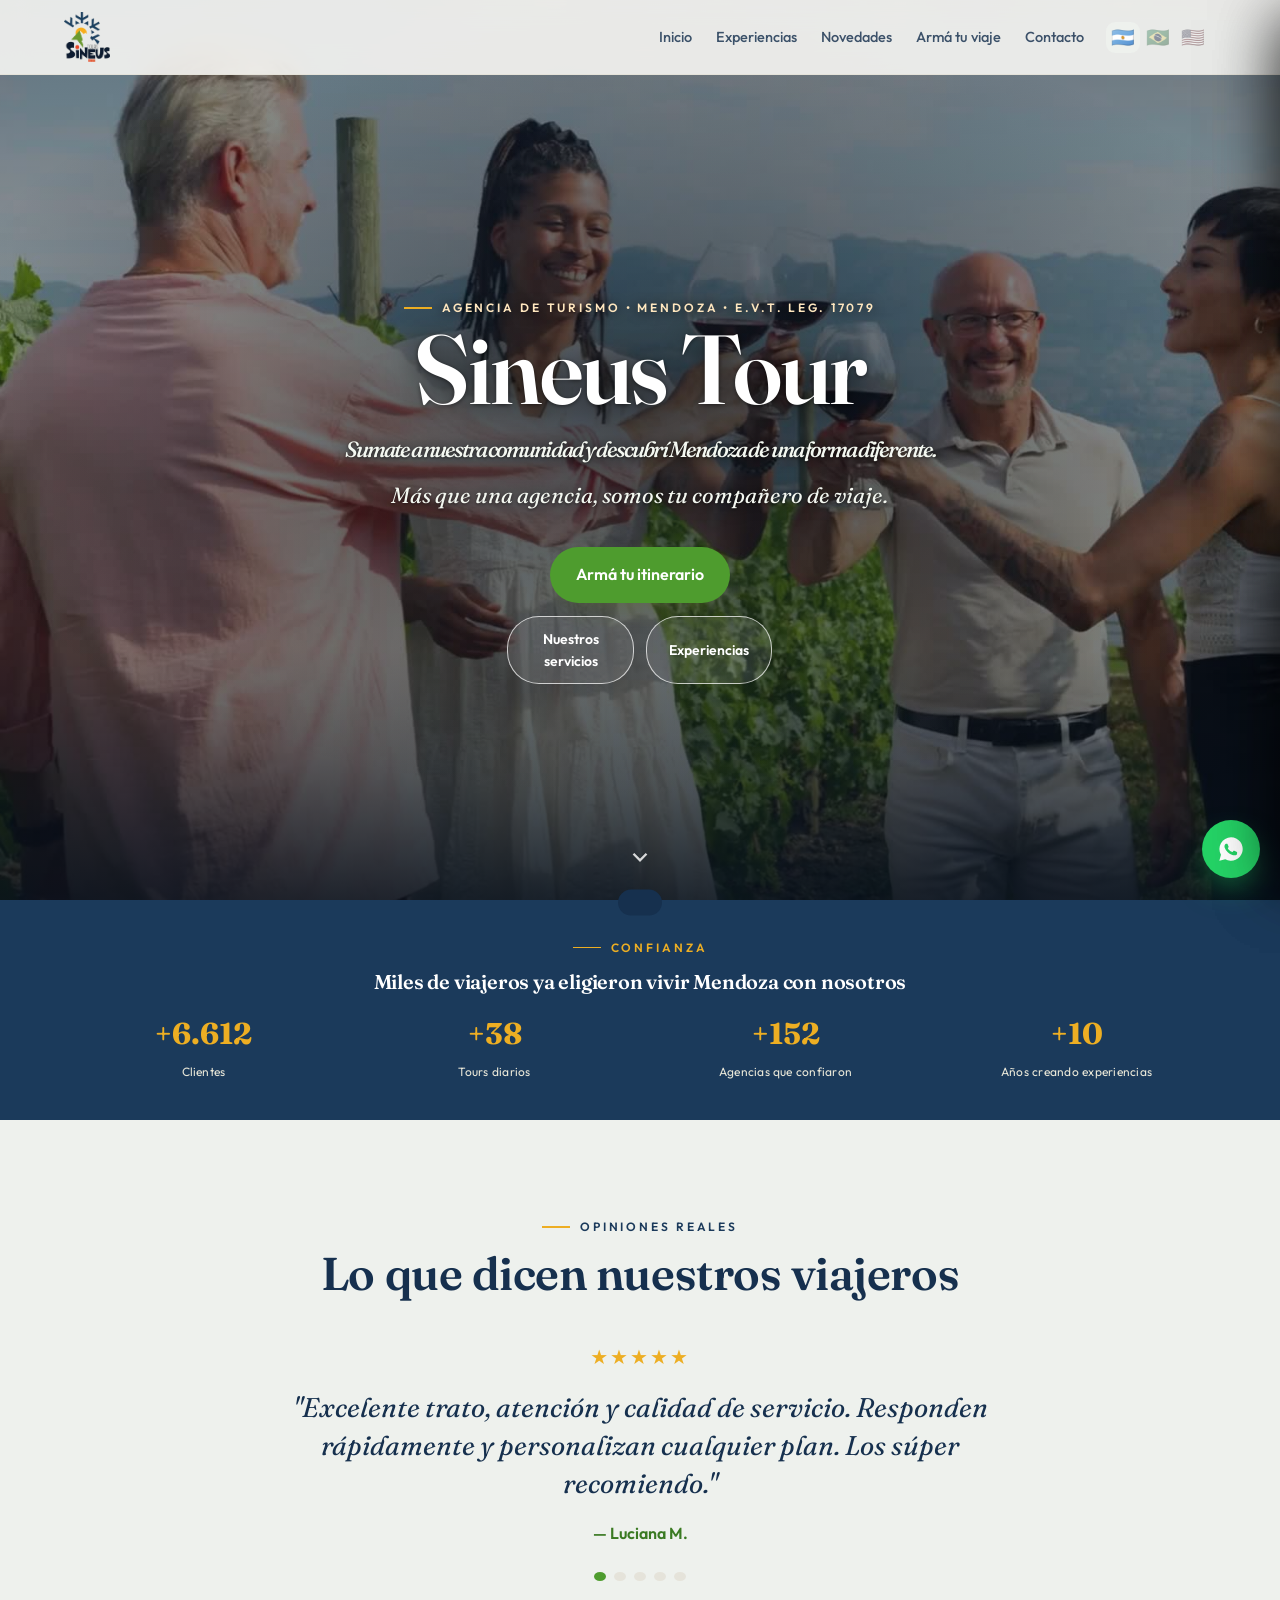
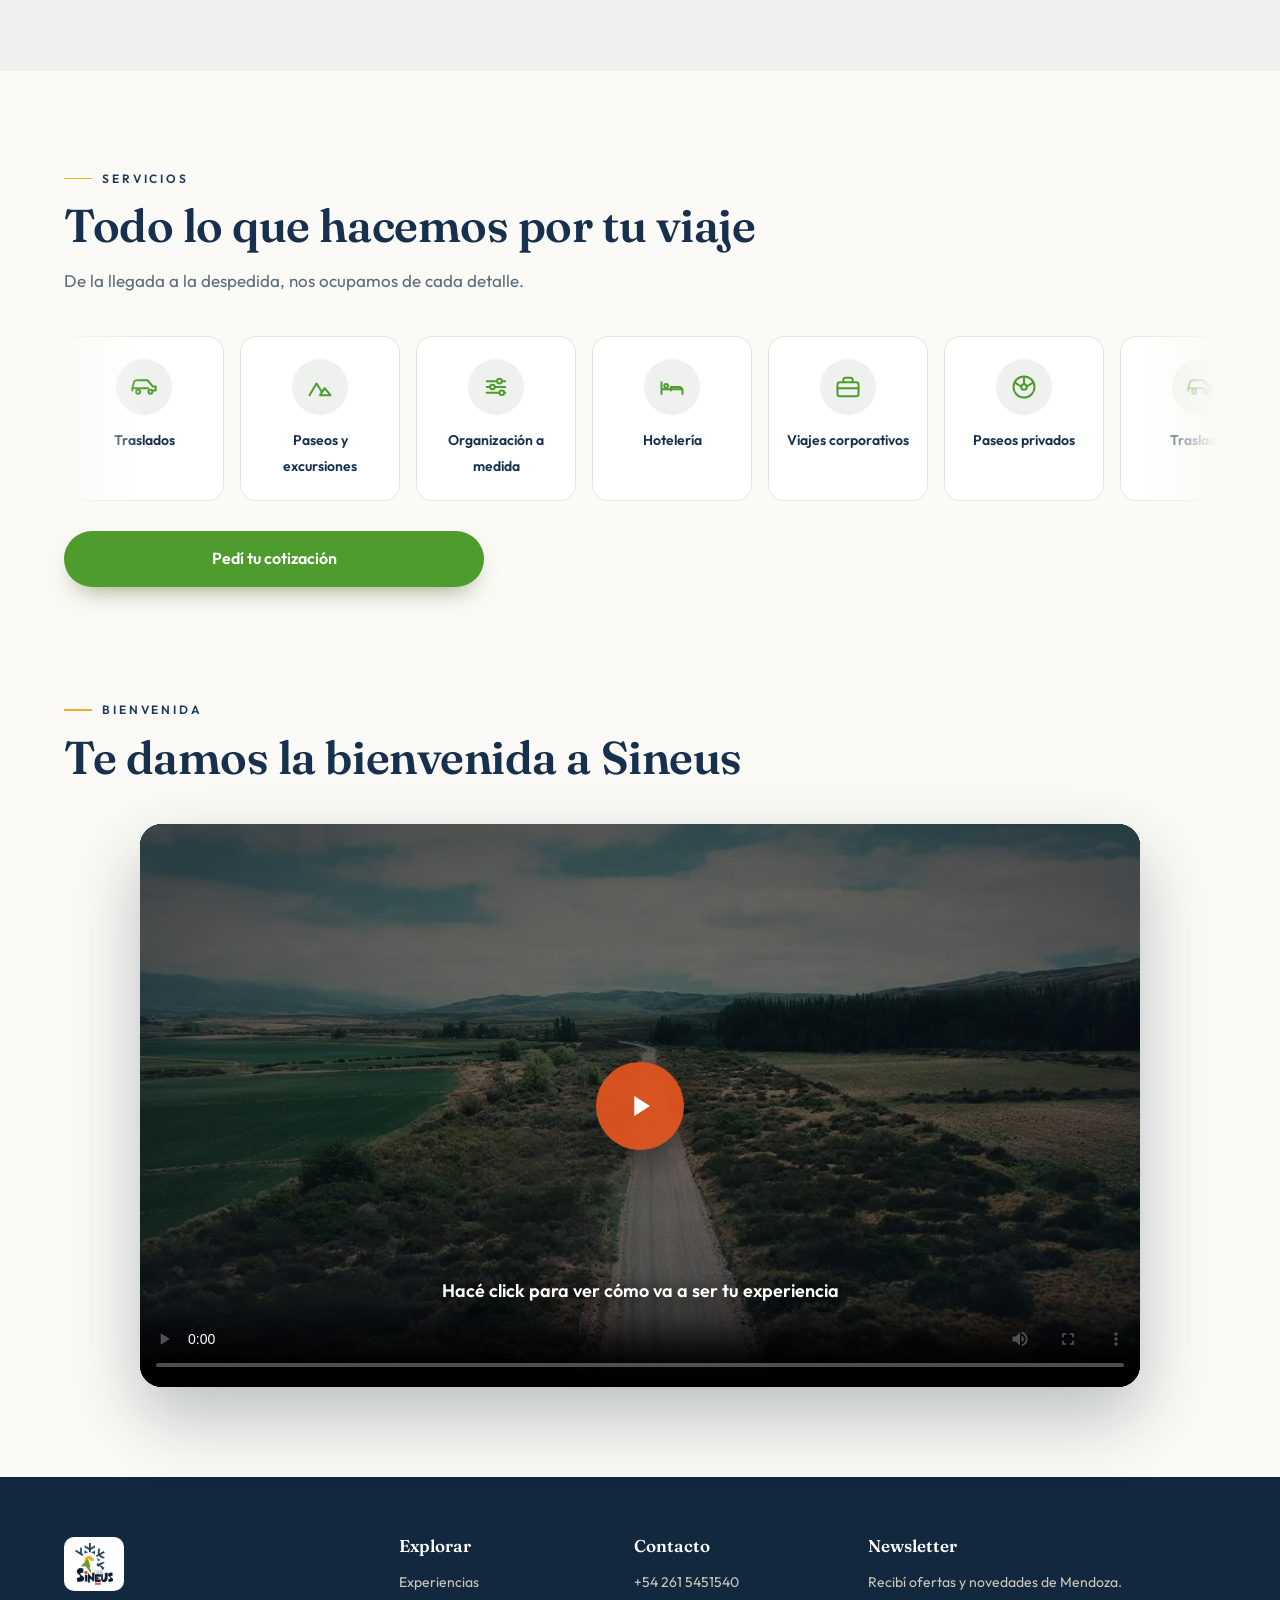
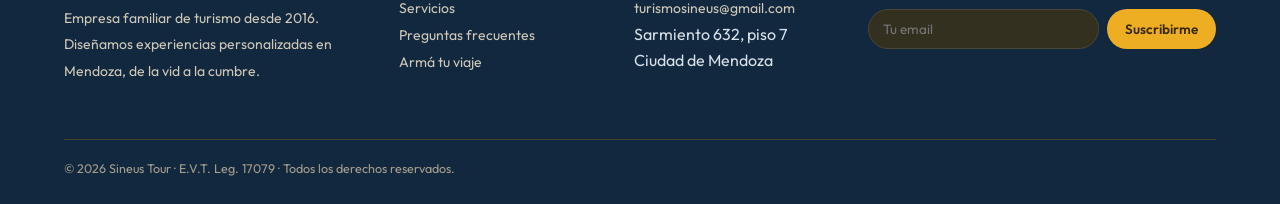
==== index.html @ cd012a60 "Add files via upload" ====
<!doctype html>
<html lang="es">
<head>
<meta charset="utf-8">
<meta name="viewport" content="width=device-width, initial-scale=1">
<title>Sineus Tour · Descubrí Mendoza de una forma diferente</title>
<meta name="description" content="Sineus Tour — agencia de turismo en Mendoza. Experiencias personalizadas, bodegas, alta montaña, itinerarios a medida y tienda de productos mendocinos.">
<style>
@import url('https://fonts.googleapis.com/css2?family=Fraunces:ital,opsz,wght@0,9..144,400;0,9..144,500;0,9..144,600;0,9..144,700;1,9..144,400;1,9..144,500&family=Outfit:wght@300;400;500;600;700&display=swap');

:root{
  --cream:#fbfaf6;
  --surface:#ffffff;
  --beige:#eef1ed;
  --beige-2:#e4e8e3;
  --line:#e5e3da;
  --ink:#16304e;
  --ink-soft:#5a6b7a;
  --olive:#4e9c2e;
  --olive-2:#5cae37;
  --olive-deep:#3a7a22;
  --gold:#edae23;
  --gold-deep:#c4880f;
  --terra:#e0531f;
  --navy:#1b3a5b;
  --navy-deep:#12283f;
  --shadow:0 22px 60px -28px rgba(18,40,63,.40);
  --shadow-sm:0 10px 30px -16px rgba(18,40,63,.28);
  --r:18px;
  --maxw:1200px;
}
body.dark{
  --cream:#0e1b28;
  --surface:#13212e;
  --beige:#172838;
  --beige-2:#1d3042;
  --line:#2a3d4f;
  --ink:#eaf1f6;
  --ink-soft:#9fb2c0;
  --navy:#1b3a5b;
  --navy-deep:#0c1925;
  --shadow:0 22px 60px -28px rgba(0,0,0,.6);
  --shadow-sm:0 10px 30px -16px rgba(0,0,0,.5);
}

*{box-sizing:border-box}
html{scroll-behavior:smooth}
body{margin:0;font-family:'Outfit',system-ui,-apple-system,sans-serif;color:var(--ink);background:var(--cream);line-height:1.6;-webkit-font-smoothing:antialiased;transition:background .4s,color .4s}
h1,h2,h3,h4{font-family:'Fraunces',Georgia,serif;font-weight:600;line-height:1.06;margin:0}
a{color:inherit;text-decoration:none}
img{max-width:100%;display:block}
button{font-family:inherit;cursor:pointer}
:focus-visible{outline:3px solid var(--gold);outline-offset:2px;border-radius:6px}
.wrap{max-width:var(--maxw);margin:0 auto;padding:0 24px}
.eyebrow{font-size:12px;letter-spacing:.24em;text-transform:uppercase;font-weight:600;color:var(--navy);display:inline-flex;align-items:center;gap:10px}
.eyebrow::before{content:"";width:28px;height:1.5px;background:var(--gold)}
.sec{padding:90px 0}
.sec-head{max-width:64ch;margin-bottom:42px}
.sec-head.center{margin-left:auto;margin-right:auto;text-align:center}
.sec-head.center .eyebrow{justify-content:center}
.sec-head h2{font-size:clamp(30px,4.3vw,46px);margin:14px 0 0;letter-spacing:-.01em}
.sec-head p{color:var(--ink-soft);font-size:17px;margin:16px 0 0}
.btn{border:none;border-radius:32px;padding:13px 26px;font-weight:600;font-size:15px;display:inline-flex;align-items:center;gap:9px;transition:transform .15s,background .25s,box-shadow .25s}
.btn:active{transform:scale(.97)}
.btn-primary{background:var(--olive);color:#fff;box-shadow:0 12px 26px -12px rgba(94,107,53,.7)}
.btn-primary:hover{background:var(--olive-2)}
.btn-gold{background:var(--gold);color:#3a2c08}
.btn-gold:hover{background:#d3a954}
.btn-ghost{background:transparent;color:var(--ink);border:1.5px solid var(--line)}
.btn-ghost:hover{border-color:var(--olive);color:var(--olive)}
.reveal{opacity:0;transform:translateY(26px);transition:opacity .7s ease,transform .7s ease}
.reveal.in{opacity:1;transform:none}
@media(prefers-reduced-motion:reduce){*{animation:none!important;transition:none!important}.reveal{opacity:1;transform:none}}

/* ===== NAV ===== */
header.nav{position:sticky;top:0;z-index:60;background:color-mix(in srgb,var(--cream) 88%,transparent);backdrop-filter:blur(14px);border-bottom:1px solid var(--line)}
.nav-in{display:flex;align-items:center;gap:22px;height:74px}
.brand{display:flex;align-items:center;gap:10px}
.brand img{height:50px;width:auto}
.nav-links{display:flex;gap:24px;margin-left:auto}
.nav-links a{font-size:14.5px;font-weight:500;color:var(--ink);opacity:.82;position:relative;padding:4px 0}
.nav-links a:hover{opacity:1;color:var(--olive)}
.nav-actions{display:flex;align-items:center;gap:10px}
.icon-btn{width:42px;height:42px;border-radius:50%;border:1px solid var(--line);background:var(--surface);color:var(--ink);display:grid;place-items:center;position:relative;transition:border-color .2s,color .2s}
.icon-btn:hover{border-color:var(--olive);color:var(--olive)}
.cart-count{position:absolute;top:-4px;right:-4px;background:var(--terra);color:#fff;font-size:10.5px;font-weight:700;min-width:18px;height:18px;border-radius:9px;display:grid;place-items:center;padding:0 4px}
.menu-toggle{display:none}
.lang-flags{display:flex;gap:1px;margin-right:6px}
.lang-flag{border:none;background:transparent;font-size:19px;line-height:1;padding:6px 5px;border-radius:9px;opacity:.45;filter:grayscale(.6);transition:all .2s}
.lang-flag:hover{opacity:.9}
.lang-flag.on{opacity:1;filter:none;background:var(--beige)}
.langs{display:flex;gap:5px;align-items:center;margin-right:2px}
.langbtn{width:30px;height:22px;border-radius:5px;border:1.5px solid var(--line);overflow:hidden;padding:0;background:none;opacity:.5;transition:opacity .2s,border-color .2s,transform .15s}
.langbtn:hover{opacity:.85;transform:translateY(-1px)}
.langbtn.on{opacity:1;border-color:var(--navy)}
.langbtn svg{width:100%;height:100%;display:block}
@media(max-width:560px){.langbtn{width:26px;height:19px}}

/* ===== HERO ===== */
.hero{background:var(--surface);padding:48px 0 36px}
.hero-grid{display:grid;grid-template-columns:1fr 1.02fr;gap:54px;align-items:center}
.hero-copy{max-width:570px}
.hero-copy h1{font-size:clamp(40px,5.6vw,68px);margin-top:16px;letter-spacing:-.02em;color:var(--ink)}
.hero-copy h1 .sub{display:block;font-size:clamp(17px,2vw,22px);font-weight:500;font-style:italic;color:var(--olive);margin-top:14px;line-height:1.3}
.hero-copy .lede{font-size:17px;color:var(--ink-soft);margin:22px 0 14px}
.hero-copy .lede strong{color:var(--ink);font-weight:600}
.hero-tag{font-family:'Fraunces',serif;font-style:italic;font-size:18px;color:var(--olive-deep);margin:8px 0 28px}
.hero-cta{display:flex;gap:13px;flex-wrap:wrap;align-items:center}
.hero-media{position:relative;aspect-ratio:5/5.5;border-radius:26px;overflow:hidden;box-shadow:var(--shadow);background:#ddd}
.hero-bg{position:absolute;inset:0}
.hero-slide{position:absolute;inset:0;background-size:cover;background-position:center;opacity:0;transition:opacity 1.5s ease}
.hero-slide.active{opacity:1;animation:kenburns 8s ease-out forwards}
@keyframes kenburns{from{transform:scale(1.09)}to{transform:scale(1)}}
#subbar{background:var(--surface);border-bottom:1px solid var(--line);padding:12px 0;display:none}
#subbar .wrap{display:flex}
.bod-detail{margin-top:14px}
.bod-card{border:1px solid var(--line);border-radius:14px;padding:14px 16px;background:var(--cream)}
.bod-card b{font-size:16px}
.bod-card .bd-zone{display:inline-block;margin-left:8px;font-size:12px;color:var(--olive);font-weight:600}
.bod-card p{margin:8px 0 0;font-size:13.5px;color:var(--ink-soft);line-height:1.5}
.bod-card .bd-note{font-size:12px;margin-top:6px}
.alta-map-layout{display:grid;grid-template-columns:1fr 1fr;gap:24px;margin-top:34px;align-items:start}
@media(max-width:840px){.alta-map-layout{grid-template-columns:1fr}}
.alta-map-stage{background:var(--cream);border:1px solid var(--line);border-radius:18px;padding:14px}
.alta-map-stage svg{width:100%;height:auto;max-height:66vh;display:block}
.astop text{font-family:'Outfit';font-size:11px;font-weight:600;fill:#12283f;pointer-events:none}
.astop.sel circle{stroke:#12283f;stroke-width:3}
.alta-info{background:var(--surface);border:1px solid var(--line);border-radius:18px;padding:22px}
.alta-info .tag{display:inline-block;background:var(--terra);color:#fff;font-size:11px;font-weight:700;letter-spacing:.1em;text-transform:uppercase;padding:4px 12px;border-radius:20px}
.alta-info h3{margin:12px 0 4px}
.alta-info .alt-meta{color:var(--olive);font-weight:600;font-size:13px;margin-bottom:8px}
.alta-info p{color:var(--ink-soft);line-height:1.6;font-size:14px}
.sec.trust{padding:46px 0}
.trust .sec-head{margin-bottom:20px}
.trust .sec-head h2{font-size:clamp(19px,2.3vw,27px)}
.trust .counters{margin-top:0}
.trust .counter{padding:6px}
.trust .counter b{font-size:clamp(24px,3vw,36px)}
.hero-cta{flex-direction:column;align-items:stretch}
.btn-hero-main{justify-content:center;font-size:16px;padding:15px 26px}
.hero-cta-row{display:flex;gap:12px}
.hero-cta-row .btn{flex:1;justify-content:center;padding:11px 14px;font-size:14px}
.sv-grid{display:grid;grid-template-columns:repeat(3,1fr);gap:18px}
@media(max-width:860px){.sv-grid{grid-template-columns:1fr 1fr}}
@media(max-width:560px){.sv-grid{grid-template-columns:1fr}}
.sv-card{background:var(--surface);border:1px solid var(--line);border-radius:16px;padding:22px}
.sv-card h3{margin:0 0 8px;font-size:19px}
.sv-card p{margin:0;color:var(--ink-soft);font-size:14px;line-height:1.55}
.sv-marquee{overflow:hidden;margin-top:12px;-webkit-mask-image:linear-gradient(90deg,transparent,#000 7%,#000 93%,transparent);mask-image:linear-gradient(90deg,transparent,#000 7%,#000 93%,transparent)}
.sv-track{display:flex;gap:16px;width:max-content;animation:svscroll 32s linear infinite}
.sv-marquee:hover .sv-track{animation-play-state:paused}
@keyframes svscroll{from{transform:translateX(0)}to{transform:translateX(-50%)}}
.sv-item{flex:0 0 auto;width:160px;background:var(--surface);border:1px solid var(--line);border-radius:16px;padding:22px 14px;text-align:center}
.sv-ico{display:grid;place-items:center;width:56px;height:56px;margin:0 auto 12px;border-radius:50%;background:var(--beige);color:var(--olive)}
.sv-ico svg{width:28px;height:28px}
.sv-name{font-weight:600;font-size:14px;color:var(--ink)}
.faq-list{max-width:760px;margin:0 auto;display:grid;gap:12px}
.faq-item{background:var(--surface);border:1px solid var(--line);border-radius:14px;overflow:hidden}
.faq-item summary{cursor:pointer;list-style:none;padding:17px 22px;font-weight:600;font-size:15.5px;color:var(--ink);display:flex;justify-content:space-between;align-items:center;gap:14px}
.faq-item summary::-webkit-details-marker{display:none}
.faq-item summary::after{content:"+";font-size:22px;line-height:1;color:var(--olive);transition:transform .2s;flex:0 0 auto}
.faq-item[open] summary::after{transform:rotate(45deg)}
.faq-a{padding:0 22px 20px;color:var(--ink-soft);line-height:1.6;font-size:14.5px}
.cart-suggest{margin:14px 0}
.cs-title{font-size:11.5px;font-weight:700;letter-spacing:.06em;text-transform:uppercase;color:var(--ink-soft);margin-bottom:8px}
.cs-item{display:flex;align-items:center;gap:10px;padding:8px;border:1px solid var(--line);border-radius:12px;margin-bottom:8px}
.cs-ic{width:38px;height:38px;display:grid;place-items:center;background:var(--beige);border-radius:8px;color:var(--olive);flex:0 0 auto}
.cs-ic svg{width:22px;height:22px}
.cs-info{flex:1;min-width:0}
.cs-info b{display:block;font-size:13px;line-height:1.2}
.cs-info span{font-size:12px;color:var(--ink-soft)}
.cs-add{width:30px;height:30px;border:none;border-radius:50%;background:var(--olive);color:#fff;font-size:19px;line-height:1;cursor:pointer;flex:0 0 auto}
.co-finish{background:var(--olive);color:#fff}
.co-wa-link{display:block;text-align:center;margin-top:9px;font-size:13px;color:var(--ink-soft);text-decoration:underline;cursor:pointer;background:none;border:none;width:100%}
.checkout{position:fixed;inset:0;z-index:1400;background:rgba(12,25,40,.55);display:none;overflow-y:auto}
.checkout.open{display:block}
.co-inner{background:var(--cream);min-height:100%;max-width:1080px;margin:0 auto;position:relative}
.co-x{position:absolute;top:12px;right:16px;border:none;background:none;font-size:30px;line-height:1;cursor:pointer;color:var(--ink);z-index:3}
.co-grid{display:grid;grid-template-columns:1.15fr 1fr}
@media(max-width:820px){.co-grid{grid-template-columns:1fr}}
.co-form{padding:40px 34px;background:var(--surface)}
.co-brand{font-family:'Fraunces',serif;font-weight:700;letter-spacing:.1em;text-align:center;margin-bottom:24px;color:var(--ink)}
.co-form h3{font-size:14px;margin:20px 0 10px;text-transform:uppercase;letter-spacing:.04em;color:var(--ink)}
.co-form input,.co-form select{width:100%;padding:12px 14px;border:1px solid var(--line);border-radius:10px;margin-bottom:10px;font:inherit;background:var(--cream);color:var(--ink)}
.co-row{display:flex;gap:10px}.co-row>*{flex:1}
.co-pay-tabs{display:flex;gap:10px;margin-bottom:12px}
.co-pay-tabs button{flex:1;padding:12px;border:1.5px solid var(--line);border-radius:10px;background:var(--cream);font:inherit;font-weight:600;cursor:pointer;color:var(--ink)}
.co-pay-tabs button.on{border-color:var(--olive);background:#eef5ea;color:var(--olive-deep)}
.co-pay-body{font-size:13.5px;color:var(--ink-soft);line-height:1.55;background:var(--cream);border:1px solid var(--line);border-radius:10px;padding:14px;margin-bottom:14px}
.co-cards{margin-top:8px;font-weight:600;color:var(--ink);font-size:12px;letter-spacing:.02em}
.co-pay-btn{width:100%;padding:15px;border:none;border-radius:12px;background:var(--olive);color:#fff;font-weight:700;font-size:15px;cursor:pointer}
.co-pay-btn:hover{background:var(--olive-deep)}
.co-secure{text-align:center;font-size:12px;color:var(--ink-soft);margin-top:12px}
.co-summary{padding:40px 34px}
.co-summary h3{font-size:15px;text-transform:uppercase;letter-spacing:.04em}
.co-item{display:flex;align-items:center;gap:12px;padding:12px 0;border-bottom:1px solid var(--line)}
.co-item-ic{width:46px;height:46px;display:grid;place-items:center;background:var(--surface);border:1px solid var(--line);border-radius:10px;color:var(--olive);flex:0 0 auto}
.co-item-ic svg{width:26px;height:26px}
.co-item-i{flex:1}.co-item-i b{display:block;font-size:14px}.co-item-i span{font-size:12px;color:var(--ink-soft)}
.co-item-p{font-weight:600;font-size:14px}
.co-totline{display:flex;justify-content:space-between;padding:8px 0;font-size:14px;color:var(--ink-soft)}
.co-totline.big{font-size:18px;color:var(--ink);font-weight:700;border-top:1px solid var(--line);margin-top:6px;padding-top:14px}
.co-suggest{margin-top:26px}
.welcome{padding-top:16px}
.welcome-frame{position:relative;max-width:1000px;margin:22px auto 0;border-radius:22px;overflow:hidden;box-shadow:0 30px 70px rgba(20,40,60,.28);background:#000}
.welcome-frame video{width:100%;max-height:78vh;display:block;margin:0 auto;object-fit:contain;background:#000}
.welcome-play{position:absolute;inset:0;margin:auto;width:88px;height:88px;border-radius:50%;border:none;background:rgba(224,83,31,.94);color:#fff;display:grid;place-items:center;cursor:pointer;box-shadow:0 14px 40px rgba(0,0,0,.5);transition:transform .2s;z-index:2}
.welcome-play:hover{transform:scale(1.08)}
.welcome-play.hide{display:none}
.map-note{font-size:12.5px;color:var(--ink-soft);margin:2px 0 14px;max-width:660px;line-height:1.5}
.exp-page{position:fixed;inset:0;z-index:1300;background:var(--cream);overflow-y:auto;opacity:0;visibility:hidden;transform:translateY(12px);transition:opacity .25s,transform .25s}
.exp-page.open{opacity:1;visibility:visible;transform:none}
.exp-page-bar{position:sticky;top:0;z-index:2;background:var(--surface);border-bottom:1px solid var(--line);padding:12px 20px;display:flex}
.exp-back{border:none;background:none;font:inherit;font-weight:600;color:var(--ink);cursor:pointer;font-size:15px}
.exp-hero{height:44vh;min-height:280px;background-size:cover;background-position:center;position:relative;display:flex;align-items:flex-end}
.exp-hero::after{content:"";position:absolute;inset:0;background:linear-gradient(180deg,rgba(12,25,40,.1),rgba(12,25,40,.78))}
.exp-hero-in{position:relative;z-index:1;padding:30px;color:#fff;max-width:1100px;margin:0 auto;width:100%}
.exp-hero-in .tag{display:inline-block;background:var(--terra);color:#fff;font-size:11px;font-weight:700;letter-spacing:.12em;text-transform:uppercase;padding:5px 12px;border-radius:20px}
.exp-hero-in h2{color:#fff;font-size:40px;margin:12px 0 0;text-shadow:0 2px 20px rgba(0,0,0,.55)}
.exp-body{padding:34px 20px 70px}
.exp-lead{font-size:18px;line-height:1.7;color:var(--ink-soft);max-width:760px}
.exp-body h3{margin:26px 0 12px}
.exp-inc{list-style:none;padding:0;display:grid;gap:10px;max-width:760px}
.exp-inc li{position:relative;padding-left:28px;color:var(--ink)}
.exp-inc li::before{content:"✓";position:absolute;left:0;color:var(--olive);font-weight:800}
.exp-cta{display:flex;gap:12px;flex-wrap:wrap;margin-top:28px}
.exp-note{margin-top:22px;font-size:13px;color:var(--ink-soft);max-width:760px}
.media-play{position:absolute;left:18px;bottom:18px;display:inline-flex;align-items:center;gap:10px;background:rgba(255,255,255,.93);border:none;color:var(--ink);border-radius:30px;padding:8px 18px 8px 8px;font-weight:600;font-size:14px;backdrop-filter:blur(6px);box-shadow:0 10px 26px -12px rgba(0,0,0,.5)}
.media-play .pi{width:30px;height:30px;border-radius:50%;background:var(--olive);color:#fff;display:grid;place-items:center;flex:none}
.hero-dots{position:absolute;bottom:20px;right:18px;display:flex;gap:7px}
.hdot{width:8px;height:8px;border-radius:50%;border:none;background:rgba(255,255,255,.6);box-shadow:0 1px 3px rgba(0,0,0,.4);transition:all .25s}
.hdot.on{background:#fff;width:24px;border-radius:5px}

/* ===== TRUST / COUNTERS ===== */
.trust{background:var(--navy);color:#fff}
.trust .sec-head h2{color:#fff}
.counters{display:grid;grid-template-columns:repeat(4,1fr);gap:20px;margin-top:8px}
.counter{text-align:center;padding:10px}
.counter b{font-family:'Fraunces',serif;font-size:clamp(34px,4.4vw,52px);display:block;color:var(--gold)}
.counter span{font-size:14px;color:#e9e7d8;letter-spacing:.02em}

function playYT(){const w=document.getElementById('ytAlta');if(!w||w.dataset.on)return;w.dataset.on=1;w.style.cursor='default';w.innerHTML='<iframe src="https://www.youtube.com/embed/2prFrkxCzPg?autoplay=1&rel=0&modestbranding=1" title="Alta Montaña Mendoza" allow="accelerometer; autoplay; clipboard-write; encrypted-media; gyroscope; picture-in-picture; web-share" allowfullscreen></iframe>';}

/* ===== TESTIMONIALS ===== */
.testi{background:var(--beige)}
.testi-track{position:relative;max-width:760px;margin:0 auto;min-height:180px}
.testi-card{position:absolute;inset:0;opacity:0;transform:translateY(12px);transition:opacity .6s,transform .6s;text-align:center}
.testi-card.on{opacity:1;transform:none;position:relative}
.stars{color:var(--gold);font-size:20px;letter-spacing:2px}
.testi-card p{font-family:'Fraunces',serif;font-style:italic;font-size:clamp(20px,2.6vw,27px);color:var(--ink);margin:16px 0 18px;line-height:1.4}
.testi-card .who{font-weight:600;color:var(--olive-deep)}
.testi-dots{display:flex;gap:8px;justify-content:center;margin-top:26px}
.tdot{width:9px;height:9px;border-radius:50%;border:none;background:var(--line);cursor:pointer}
.tdot.on{background:var(--olive)}

/* ===== EXPERIENCE CARDS ===== */
.exp-grid{display:grid;grid-template-columns:repeat(3,1fr);gap:22px}
.exp-card{position:relative;border-radius:var(--r);overflow:hidden;min-height:300px;display:flex;flex-direction:column;justify-content:flex-end;color:#fff;box-shadow:var(--shadow-sm);cursor:pointer}
.exp-card .ph{position:absolute;inset:0;background-size:cover;background-position:center;transition:transform .6s}
.exp-card:hover .ph{transform:scale(1.07)}
.exp-card::after{content:"";position:absolute;inset:0;z-index:1;background:linear-gradient(180deg,rgba(12,25,40,0) 20%,rgba(12,25,40,.55) 60%,rgba(12,25,40,.96) 100%)}
.exp-card .body{position:relative;z-index:2;padding:22px}
.exp-card .tag{font-size:11px;letter-spacing:.14em;text-transform:uppercase;font-weight:700;color:#fff;background:var(--terra);display:inline-block;padding:5px 12px;border-radius:20px;box-shadow:0 4px 12px -4px rgba(0,0,0,.5)}
.exp-card h3{font-size:25px;margin:12px 0 6px;color:#fff;text-shadow:0 2px 18px rgba(0,0,0,.7),0 1px 3px rgba(0,0,0,.5)}
.exp-card p{font-size:13.5px;color:#f0f3f7;margin:0;text-shadow:0 1px 10px rgba(0,0,0,.75)}
.exp-card .go{margin-top:12px;font-size:13px;font-weight:700;color:var(--gold);display:inline-flex;align-items:center;gap:6px;text-shadow:0 1px 8px rgba(0,0,0,.6)}

/* ===== WINE MAP ===== */
.map-block{background:var(--surface)}
.map-toggle{display:inline-flex;background:var(--beige);border:1px solid var(--line);border-radius:30px;padding:5px;gap:4px;margin-bottom:14px}
.map-toggle button{border:none;background:transparent;border-radius:24px;padding:10px 20px;font-weight:600;font-size:14px;color:var(--ink-soft)}
.map-toggle button.active{background:var(--olive);color:#fff}
.filters{display:flex;flex-wrap:wrap;gap:9px;margin-bottom:20px}
.filters button{border:1px solid var(--line);background:var(--surface);color:var(--ink-soft);border-radius:22px;padding:8px 16px;font-size:13px;font-weight:600;transition:all .2s}
.filters button.active{background:var(--gold);border-color:var(--gold);color:#3a2c08}
.map-layout{display:grid;grid-template-columns:1.15fr .85fr;gap:26px;align-items:start}
.map-stage{background:var(--beige);border:1px solid var(--line);border-radius:var(--r);padding:14px;box-shadow:var(--shadow-sm)}
.map-stage svg{width:100%;height:auto;display:block;border-radius:10px}
.map-legend{display:flex;flex-wrap:wrap;gap:14px;padding:12px 6px 4px;font-size:12.5px;color:var(--ink-soft)}
.map-legend i{width:13px;height:13px;border-radius:4px;display:inline-block;margin-right:6px;vertical-align:-2px}
.region{cursor:pointer;transition:opacity .2s,filter .2s}
.region:hover{filter:brightness(1.07)}
.region.dim{opacity:.25;pointer-events:none}
.region.sel{stroke:var(--olive-deep);stroke-width:3}
.reg-label{font-family:'Outfit';font-size:13px;font-weight:600;fill:#fff;pointer-events:none;paint-order:stroke;stroke:rgba(30,28,20,.55);stroke-width:3px}
.city-label{font-size:11.5px;font-weight:700;fill:var(--ink);font-family:'Outfit'}
.route{fill:none;stroke:var(--terra);stroke-width:3;stroke-dasharray:9 7;stroke-linecap:round;opacity:0;transition:opacity .3s}
.route.show{opacity:1;animation:dash 22s linear infinite}
@keyframes dash{to{stroke-dashoffset:-320}}
.stop{cursor:pointer;opacity:0;pointer-events:none;transition:opacity .3s}
.stop.show{opacity:1;pointer-events:auto}
.stop circle{fill:var(--surface);stroke:var(--terra);stroke-width:3}
.stop:hover circle,.stop.sel circle{fill:var(--gold)}
.stop text{font-size:11px;font-weight:600;fill:var(--ink);font-family:'Outfit';pointer-events:none}
.info{background:var(--surface);border:1px solid var(--line);border-radius:var(--r);padding:26px;box-shadow:var(--shadow-sm);min-height:430px}
.info .tag{font-size:11.5px;letter-spacing:.16em;text-transform:uppercase;color:var(--gold-deep);font-weight:700}
.info h3{font-size:26px;margin:8px 0 6px}
.info .desc{color:var(--ink-soft);font-size:14.5px;margin-bottom:14px}
.info .sub{font-size:12.5px;font-weight:700;letter-spacing:.08em;text-transform:uppercase;color:var(--olive);margin:16px 0 10px}
.bd-list{list-style:none;margin:0;padding:0;display:flex;flex-direction:column;gap:8px}
.bd-list li{display:flex;align-items:flex-start;gap:11px;font-size:14.5px;padding:11px 13px;background:var(--beige);border-radius:11px;border:1px solid var(--line)}
.bd-list .pin{flex:none;width:9px;height:9px;border-radius:50%;background:var(--gold);margin-top:7px}
.bd-list small{display:block;color:var(--ink-soft);font-size:12.5px}
.bd-list .bdtags{display:block;margin-top:4px}
.bd-list .bdtags span{font-size:10.5px;color:var(--olive-deep);background:var(--beige-2);border-radius:10px;padding:1px 7px;margin-right:4px;display:inline-block}
.meta{display:flex;gap:9px;flex-wrap:wrap;margin:4px 0 2px}
.chip{font-size:12px;font-weight:600;padding:5px 11px;border-radius:20px;background:var(--beige);border:1px solid var(--line);color:var(--ink-soft)}

/* ===== ALTA MONTAÑA / VIDEO ===== */
.video-wrap{position:relative;border-radius:var(--r);overflow:hidden;box-shadow:var(--shadow);aspect-ratio:16/9;background:#000}
.video-wrap iframe{width:100%;height:100%;border:0;display:block}
.yt-facade{cursor:pointer;background-size:cover;background-position:center}
.yt-facade::after{content:"";position:absolute;inset:0;background:linear-gradient(180deg,rgba(0,0,0,.12),rgba(0,0,0,.4));z-index:1}
.yt-play{position:absolute;left:50%;top:50%;transform:translate(-50%,-50%);width:76px;height:76px;border-radius:50%;border:none;background:rgba(224,83,31,.94);color:#fff;display:grid;place-items:center;box-shadow:0 12px 34px rgba(0,0,0,.5);z-index:2;transition:transform .2s}
.yt-facade:hover .yt-play{transform:translate(-50%,-50%) scale(1.09)}
.yt-label{position:absolute;bottom:14px;left:16px;background:rgba(0,0,0,.58);color:#fff;font-size:13px;font-weight:600;padding:6px 14px;border-radius:20px;backdrop-filter:blur(4px);z-index:2}
.split{display:grid;grid-template-columns:1.1fr .9fr;gap:40px;align-items:center}
.split .txt h3{font-size:clamp(24px,3vw,34px);margin-bottom:14px}
.split .txt p{color:var(--ink-soft);font-size:16px}

/* ===== ZONE SELECTOR (cabalgatas) ===== */
.zonesel{display:flex;flex-wrap:wrap;gap:10px;margin:18px 0}
.zonesel button{border:1.5px solid var(--line);background:var(--surface);color:var(--ink);border-radius:24px;padding:9px 18px;font-weight:600;font-size:14px}
.zonesel button.active{background:var(--olive);border-color:var(--olive);color:#fff}
.zone-out{background:var(--beige);border:1px solid var(--line);border-radius:14px;padding:18px 20px;font-size:15px;color:var(--ink-soft)}

/* ===== COMBOS ===== */
.combo-grid{display:grid;grid-template-columns:repeat(3,1fr);gap:20px}
.combo{background:var(--surface);border:1px solid var(--line);border-radius:var(--r);overflow:hidden;box-shadow:var(--shadow-sm);display:flex;flex-direction:column}
.combo .ph{height:140px;background-size:cover;background-position:center}
.combo .cbody{padding:20px;display:flex;flex-direction:column;flex:1}
.combo .ribbon{font-size:11px;font-weight:700;letter-spacing:.1em;text-transform:uppercase;color:var(--terra)}
.combo h4{font-size:21px;margin:6px 0 4px}
.combo .pair{font-size:13.5px;color:var(--ink-soft);flex:1}
.combo .price{font-family:'Fraunces',serif;font-size:26px;margin:12px 0;color:var(--olive-deep)}
.combo .price small{font-size:12px;color:var(--ink-soft);font-weight:400;font-family:'Outfit'}

/* ===== BLOG ===== */
.blog-cats{display:flex;flex-wrap:wrap;gap:9px;margin-bottom:24px}
.blog-cats button{border:1px solid var(--line);background:var(--surface);color:var(--ink-soft);border-radius:22px;padding:8px 16px;font-size:13px;font-weight:600}
.blog-cats button.active{background:var(--olive);border-color:var(--olive);color:#fff}
.blog-grid{display:grid;grid-template-columns:repeat(3,1fr);gap:24px}
.post{background:var(--surface);border:1px solid var(--line);border-radius:var(--r);overflow:hidden;box-shadow:var(--shadow-sm);display:flex;flex-direction:column;transition:transform .25s}
.post:hover{transform:translateY(-4px)}
.post .ph{height:185px;background-size:cover;background-position:center;position:relative}
.post .cat{position:absolute;top:12px;left:12px;background:var(--gold);color:#3a2c08;font-size:11px;font-weight:700;padding:4px 11px;border-radius:16px;text-transform:uppercase;letter-spacing:.06em}
.post .pbody{padding:18px 20px 22px;display:flex;flex-direction:column;flex:1}
.post .pmeta{font-size:12px;color:var(--ink-soft);margin-bottom:8px}
.post h3{font-size:20px;margin-bottom:8px}
.post p{font-size:14px;color:var(--ink-soft);flex:1}
.post .read{margin-top:12px;font-size:13px;font-weight:600;color:var(--olive)}

/* ===== ITINERARY ===== */
.itin{background:var(--beige)}
.itin-card{background:var(--surface);border:1px solid var(--line);border-radius:var(--r);box-shadow:var(--shadow-sm);padding:28px}
.itin-form{display:grid;grid-template-columns:repeat(3,1fr);gap:16px;margin-bottom:8px}
.field label{display:block;font-size:12.5px;font-weight:600;color:var(--ink-soft);margin-bottom:6px}
.field input,.field select,.field textarea{width:100%;border:1.5px solid var(--line);background:var(--cream);color:var(--ink);border-radius:11px;padding:11px 13px;font-family:inherit;font-size:14.5px}
.field input:focus,.field select:focus,.field textarea:focus{outline:none;border-color:var(--olive)}
.days{margin-top:22px;display:flex;flex-direction:column;gap:14px}
.day{border:1px solid var(--line);border-radius:14px;overflow:hidden}
.day-head{background:var(--beige);padding:12px 16px;font-weight:600;font-family:'Fraunces',serif;font-size:18px;display:flex;align-items:center;justify-content:space-between}
.day-body{padding:14px 16px;display:grid;grid-template-columns:repeat(4,1fr);gap:12px}
.pick label{display:block;font-size:11.5px;font-weight:700;text-transform:uppercase;letter-spacing:.06em;color:var(--olive);margin-bottom:6px}
.pick select{width:100%;border:1.5px solid var(--line);background:var(--cream);color:var(--ink);border-radius:10px;padding:9px 10px;font-family:inherit;font-size:13.5px}
.itin-summary{margin-top:20px;background:var(--beige);border-radius:14px;padding:16px 18px;font-size:14px;color:var(--ink-soft);min-height:40px}

/* ===== SHOP ===== */
.shop{background:var(--surface)}
.shop-tabs{display:flex;flex-wrap:wrap;gap:9px;margin-bottom:14px}
.shop-tabs button{background:var(--surface);border:1.5px solid var(--line);color:var(--ink-soft);border-radius:26px;padding:9px 18px;font-weight:600;font-size:13.5px}
.shop-tabs button.active{background:var(--olive);border-color:var(--olive);color:#fff}
.shop-bar{display:flex;flex-wrap:wrap;gap:12px;align-items:center;justify-content:space-between;margin-bottom:18px}
.search{display:flex;align-items:center;gap:8px;border:1.5px solid var(--line);background:var(--cream);border-radius:24px;padding:8px 14px;min-width:220px}
.search input{border:none;background:transparent;outline:none;font-family:inherit;font-size:14px;color:var(--ink);width:100%}
.grid{display:grid;grid-template-columns:repeat(4,1fr);gap:20px}
.card{background:var(--surface);border:1px solid var(--line);border-radius:14px;overflow:hidden;display:flex;flex-direction:column;box-shadow:var(--shadow-sm);transition:transform .22s}
.card:hover{transform:translateY(-4px)}
.thumb{height:160px;display:grid;place-items:center;position:relative}
.thumb svg{width:92px;height:92px}
.thumb .cat{position:absolute;top:10px;left:10px;font-size:10.5px;font-weight:700;letter-spacing:.08em;text-transform:uppercase;background:rgba(43,41,32,.78);color:var(--gold);padding:4px 9px;border-radius:14px}
.wish{position:absolute;top:9px;right:9px;width:32px;height:32px;border-radius:50%;border:none;background:rgba(255,255,255,.9);color:var(--terra);display:grid;place-items:center}
.wish.on{background:var(--terra);color:#fff}
.card-body{padding:15px 16px 17px;display:flex;flex-direction:column;flex:1}
.card-body h4{font-family:'Fraunces',serif;font-size:18px;margin-bottom:4px}
.card-body .stars{font-size:12px;letter-spacing:1px;margin-bottom:6px}
.card-body .blurb{font-size:12.5px;color:var(--ink-soft);flex:1;margin-bottom:12px}
.price-row{display:flex;align-items:center;justify-content:space-between;gap:10px}
.price{font-family:'Fraunces',serif;font-size:21px;color:var(--olive-deep)}
.add{border:none;background:var(--olive);color:#fff;border-radius:24px;padding:9px 15px;font-weight:600;font-size:13px;display:inline-flex;align-items:center;gap:6px}
.add:hover{background:var(--olive-2)}
.add.added{background:var(--gold);color:#3a2c08}
.packs{margin-top:30px;display:grid;grid-template-columns:repeat(3,1fr);gap:18px}
.pack{background:linear-gradient(150deg,var(--beige),var(--beige-2));border:1px solid var(--line);border-radius:16px;padding:22px}
.pack h4{font-size:20px;margin-bottom:6px}
.pack .pp{font-family:'Fraunces',serif;font-size:24px;color:var(--terra);margin:10px 0}

/* ===== CONTACT ===== */
.contact{background:var(--beige)}
.contact-grid{display:grid;grid-template-columns:1.1fr .9fr;gap:34px}
.form-card{background:var(--surface);border:1px solid var(--line);border-radius:var(--r);padding:28px;box-shadow:var(--shadow-sm)}
.form-row{display:grid;grid-template-columns:1fr 1fr;gap:14px;margin-bottom:14px}
.contact-side{display:flex;flex-direction:column;gap:16px}
.cside-item{background:var(--surface);border:1px solid var(--line);border-radius:14px;padding:18px 20px;display:flex;gap:14px;align-items:flex-start}
.cside-item .ic{width:42px;height:42px;border-radius:12px;background:var(--olive);color:#fff;display:grid;place-items:center;flex:none}
.cside-item b{font-family:'Fraunces',serif;font-size:16px}
.cside-item a,.cside-item span{font-size:14px;color:var(--ink-soft)}
.mapembed{border-radius:14px;overflow:hidden;border:1px solid var(--line);min-height:200px}
.mapembed iframe{width:100%;height:100%;min-height:200px;border:0;display:block}

/* ===== FOOTER ===== */
footer{background:var(--navy-deep);color:#d8e0e8;padding:60px 0 26px}
body:not(.dark) footer{background:var(--navy-deep)}
.foot-grid{display:grid;grid-template-columns:1.5fr 1fr 1fr 1.2fr;gap:32px}
footer h4{color:#fff;font-size:17px;margin-bottom:14px}
footer a,footer p{font-size:14px;color:#cfc8b8;line-height:1.9}
footer a:hover{color:var(--gold)}
footer .brand img{height:54px;background:#fff;border-radius:10px;padding:6px 11px}
.news{display:flex;gap:8px;margin-top:12px}
.news input{flex:1;border:1px solid #4a4636;background:#33301f;color:#fff;border-radius:24px;padding:10px 14px;font-family:inherit;font-size:13.5px}
.news button{border:none;background:var(--gold);color:#3a2c08;border-radius:24px;padding:10px 18px;font-weight:600;font-size:13.5px}
.foot-bottom{margin-top:40px;padding-top:18px;border-top:1px solid #443f30;display:flex;justify-content:space-between;flex-wrap:wrap;gap:10px;font-size:12.5px;color:#a59e8c}
.proto-badge{display:inline-block;background:rgba(196,154,72,.18);color:var(--gold);font-size:11px;font-weight:600;padding:5px 12px;border-radius:20px}

/* ===== FLOATING / DRAWERS / MODALS ===== */
.wa-float{position:fixed;right:20px;bottom:22px;z-index:55;width:58px;height:58px;border-radius:50%;background:#25d366;color:#fff;display:grid;place-items:center;box-shadow:0 14px 34px -10px rgba(37,211,102,.7);border:none}
.wa-float:hover{transform:scale(1.06)}
.scrim{position:fixed;inset:0;background:rgba(30,28,20,.55);opacity:0;pointer-events:none;transition:opacity .3s;z-index:70}
.scrim.open{opacity:1;pointer-events:auto}
.drawer{position:fixed;top:0;right:0;height:100%;width:min(420px,100%);background:var(--cream);z-index:80;transform:translateX(100%);transition:transform .34s cubic-bezier(.4,0,.2,1);display:flex;flex-direction:column;box-shadow:-20px 0 60px -20px rgba(0,0,0,.5)}
.drawer.open{transform:none}
.drawer-head{display:flex;align-items:center;justify-content:space-between;padding:20px 22px;border-bottom:1px solid var(--line)}
.drawer-head h3{font-size:21px}
.x{background:none;border:none;font-size:26px;color:var(--ink-soft);line-height:1}
.drawer-items{flex:1;overflow:auto;padding:14px 22px}
.ci{display:flex;gap:12px;padding:13px 0;border-bottom:1px solid var(--line)}
.ci-thumb{width:50px;height:50px;border-radius:10px;flex:none;display:grid;place-items:center;background:var(--beige);border:1px solid var(--line)}
.ci-thumb svg{width:34px;height:34px}
.ci-info{flex:1;min-width:0}
.ci-info b{font-family:'Fraunces',serif;font-size:15px;display:block}
.ci-info .ci-cat{font-size:11px;color:var(--ink-soft);text-transform:uppercase;letter-spacing:.06em}
.qty{display:inline-flex;align-items:center;margin-top:7px;border:1px solid var(--line);border-radius:20px;overflow:hidden}
.qty button{width:26px;height:26px;border:none;background:var(--surface);color:var(--olive);font-weight:700;font-size:15px}
.qty span{min-width:26px;text-align:center;font-size:13px;font-weight:600}
.ci-price{font-family:'Fraunces',serif;font-weight:600;font-size:15px;text-align:right;flex:none;color:var(--olive-deep)}
.ci-remove{background:none;border:none;color:var(--ink-soft);font-size:11px;text-decoration:underline;margin-top:6px;padding:0}
.empty{text-align:center;color:var(--ink-soft);padding:50px 20px;font-size:14.5px}
.drawer-foot{padding:18px 22px 22px;border-top:1px solid var(--line);background:var(--surface)}
.coupon{display:flex;gap:8px;margin-bottom:14px}
.coupon input{flex:1;border:1.5px solid var(--line);background:var(--cream);color:var(--ink);border-radius:22px;padding:9px 14px;font-family:inherit;font-size:13px}
.coupon button{border:none;background:var(--beige-2);color:var(--ink);border-radius:22px;padding:9px 16px;font-weight:600;font-size:13px}
.totline{display:flex;justify-content:space-between;font-size:14px;color:var(--ink-soft);margin-bottom:4px}
.totline.big{font-size:16px;color:var(--ink);font-weight:600;margin:8px 0 14px}
.totline.big b{font-family:'Fraunces',serif;font-size:24px;color:var(--olive-deep)}
.pay-opts{display:flex;flex-direction:column;gap:9px}
.btn-block{width:100%;justify-content:center;border:none;border-radius:28px;padding:14px;font-weight:600;font-size:15px;display:inline-flex;gap:8px;align-items:center}
.mp{background:#00b1ea;color:#fff}
.transf{background:var(--beige-2);color:var(--ink)}
.wa-b{background:#25d366;color:#0a3d20}
.foot-note{font-size:11.5px;color:var(--ink-soft);text-align:center;margin-top:10px}
.toast{position:fixed;left:50%;bottom:26px;transform:translate(-50%,160%);background:var(--ink);color:var(--cream);padding:13px 22px;border-radius:30px;font-size:14px;z-index:95;box-shadow:var(--shadow);transition:transform .35s;display:flex;gap:9px;align-items:center}
.toast.show{transform:translate(-50%,0)}
.toast b{color:var(--gold)}
.vmodal{position:fixed;inset:0;background:rgba(20,18,12,.86);backdrop-filter:blur(7px);display:flex;align-items:center;justify-content:center;padding:22px;opacity:0;pointer-events:none;transition:opacity .3s;z-index:90}
.vmodal.open{opacity:1;pointer-events:auto}
.vmodal-inner{position:relative;width:min(880px,100%)}
.vmodal video{width:100%;border-radius:16px;box-shadow:0 40px 90px -25px rgba(0,0,0,.7);background:#000}
.vclose{position:absolute;top:-16px;right:-16px;width:42px;height:42px;border-radius:50%;border:none;background:var(--olive);color:#fff;font-size:24px;font-weight:700;box-shadow:var(--shadow)}

/* ===== RESPONSIVE ===== */
@media(max-width:980px){
  .nav-links{display:none;position:absolute;top:100%;left:0;right:0;flex-direction:column;gap:0;background:var(--cream);border-top:1px solid var(--line);border-bottom:1px solid var(--line);box-shadow:0 16px 36px rgba(0,0,0,.16);padding:4px 22px 14px;margin-left:0;z-index:70}
  .nav-links a{padding:15px 2px;font-size:16.5px;opacity:1;width:100%;border-bottom:1px solid color-mix(in srgb,var(--line) 70%,transparent)}
  .nav-links a:last-child{border-bottom:none}
  .menu-toggle{display:grid}
  .hero-grid{grid-template-columns:1fr;gap:28px}
  .hero-media{order:-1;aspect-ratio:4/3}
  .exp-grid,.combo-grid,.blog-grid,.packs{grid-template-columns:repeat(2,1fr)}
  .grid{grid-template-columns:repeat(2,1fr)}
  .map-layout,.split,.contact-grid{grid-template-columns:1fr}
  .counters{grid-template-columns:repeat(2,1fr)}
  .itin-form{grid-template-columns:1fr}
  .day-body{grid-template-columns:repeat(2,1fr)}
  .foot-grid{grid-template-columns:1fr 1fr}
}
@media(max-width:560px){
  .sec{padding:62px 0}
  .exp-grid,.combo-grid,.blog-grid,.grid,.packs{grid-template-columns:1fr}
  .counters{grid-template-columns:repeat(2,1fr)}
  .form-row{grid-template-columns:1fr}
  .day-body{grid-template-columns:1fr}
  .foot-grid{grid-template-columns:1fr}
}

html,body{overflow-x:hidden;max-width:100%}
.bd-list{max-height:330px;overflow-y:auto;padding-right:6px}
.sec.trust{padding:30px 0}
.trust .sec-head{margin-bottom:12px}
.trust .sec-head h2{font-size:clamp(15px,2vw,20px);max-width:none}
.trust .counter b{font-size:clamp(21px,2.6vw,30px)}
.trust .counter span{font-size:12px}
.trust .counters{gap:12px}
@media(max-width:560px){
  .hero{padding:26px 0 20px;text-align:center}
  .hero-copy{max-width:100%;margin:0 auto}
  .eyebrow{font-size:10px;letter-spacing:.1em;justify-content:center;flex-wrap:wrap;text-align:center}
  .hero h1{font-size:31px;line-height:1.12}
  .hero .sub{font-size:14.5px}
  .lede{font-size:14.5px}
  .hero-tag{font-size:16px}
  .hero-cta{max-width:330px;margin:14px auto 0}
  .trust .counters{grid-template-columns:repeat(2,1fr)}
  .trust .sec-head h2{font-size:16px}
}

/* ===== PORTADA PANTALLA COMPLETA + BIENVENIDA ===== */
:root{--navh:68px}
.hero{position:relative;min-height:100svh;min-height:100vh;display:flex;align-items:center;justify-content:center;padding:0;margin-top:calc(-1*var(--navh));overflow:hidden;background:#0b1a2b}
.hero-video{position:absolute;inset:0;width:100%;height:100%;object-fit:cover;z-index:0}
@keyframes heroZoom{to{transform:scale(1)}}
.hero-scrim{position:absolute;inset:0;z-index:1;background:radial-gradient(ellipse 88% 66% at 50% 45%,rgba(7,16,28,.62),rgba(7,16,28,0) 66%),linear-gradient(180deg,rgba(7,16,28,.52),rgba(7,16,28,.34) 40%,rgba(7,16,28,.5) 72%,rgba(7,16,28,.9))}
.hero-inner{position:relative;z-index:2;width:100%;padding-top:var(--navh);display:flex;justify-content:center}
.hero .hero-copy{max-width:800px;margin:0;text-align:center;color:#fff}
.hero .eyebrow{color:#ffe7bf;justify-content:center;text-shadow:0 1px 12px rgba(0,0,0,.8)}
.hero h1{color:#fff;font-size:clamp(46px,8vw,98px);letter-spacing:-.02em;margin-top:0;text-shadow:0 2px 30px rgba(0,0,0,.72),0 1px 4px rgba(0,0,0,.5)}
.hero h1 .sub{color:#f4f8f1;font-weight:500;font-style:italic;text-shadow:0 1px 14px rgba(0,0,0,.85),0 1px 3px rgba(0,0,0,.55)}
.hero .hero-tag{color:#f3f7f0;font-size:clamp(16px,2.1vw,22px);margin-top:14px;text-shadow:0 1px 16px rgba(0,0,0,.82),0 1px 3px rgba(0,0,0,.5)}
.hero .hero-cta{align-items:center;margin-top:34px}
.hero .hero-cta-row{justify-content:center}
.hero .btn-ghost{color:#fff;border:1.5px solid rgba(255,255,255,.72);background:rgba(255,255,255,.1);backdrop-filter:blur(6px)}
.hero .btn-ghost:hover{background:rgba(255,255,255,.22);border-color:#fff;color:#fff}
.hero-scroll{position:absolute;left:50%;bottom:22px;z-index:3;color:#fff;opacity:.82;transform:translateX(-50%);animation:heroBob 1.9s ease-in-out infinite}
@keyframes heroBob{0%,100%{transform:translateX(-50%) translateY(0)}50%{transform:translateX(-50%) translateY(8px)}}
.hero-copy>*{opacity:0;transform:translateY(26px);animation:heroUp .9s cubic-bezier(.2,.75,.2,1) forwards}
.hero-copy>.eyebrow{animation-delay:.95s}
.hero-copy>h1{animation-delay:1.08s}
.hero-copy>.hero-tag{animation-delay:1.24s}
.hero-copy>.hero-cta{animation-delay:1.4s}
@keyframes heroUp{to{opacity:1;transform:none}}
#intro{position:fixed;inset:0;z-index:99999;background:var(--cream,#fbfaf6);display:flex;align-items:center;justify-content:center;transition:opacity .7s ease,visibility .7s ease}
#intro .intro-logo{width:155px;max-width:42vw;opacity:0;transform:scale(.82);animation:introLogo 1.55s cubic-bezier(.2,.7,.2,1) forwards}
@keyframes introLogo{0%{opacity:0;transform:scale(.82)}42%{opacity:1;transform:scale(1)}100%{opacity:1;transform:scale(1.05)}}
#intro.done{opacity:0;visibility:hidden}
body.intro-active{overflow:hidden}
@media (max-width:760px){
  .hero h1{font-size:clamp(36px,12vw,56px)}
  .hero .hero-cta{max-width:340px;margin-left:auto;margin-right:auto}
}
@media (prefers-reduced-motion:reduce){
  .hero-video{animation:none;transform:none}
  .hero-copy>*{animation:none;opacity:1;transform:none}
  .hero-scroll{animation:none}
  #intro{display:none}
}

/* ===== RECORRIDO ALTA MONTAÑA ===== */
.alta-route-wrap{margin-top:30px;background:#fff;border:1px solid var(--line);border-radius:22px;padding:16px 16px 8px;box-shadow:var(--shadow)}
.alta-route{width:100%;height:auto;display:block}
.alta-route-cap{text-align:center;color:var(--soft);font-size:14.5px;margin:12px 0 8px}
.alta-route-cap b{color:var(--navy)}

/* ===== COMBOS DETALLE ===== */
.combo-det{list-style:none;padding:0;margin:4px 0 16px;display:flex;flex-direction:column;gap:9px}
.combo-det li{font-size:13.5px;line-height:1.4;color:var(--ink-soft);padding-left:14px;position:relative}
.combo-det li::before{content:"";position:absolute;left:0;top:7px;width:6px;height:6px;border-radius:50%;background:var(--green)}
.combo-det li b{color:var(--navy);font-weight:700}

/* ===== BIENVENIDA · CTA ===== */
.welcome-cta{position:absolute;left:50%;bottom:15%;transform:translateX(-50%);z-index:3;color:#fff;font-weight:600;font-size:clamp(14px,2vw,18px);line-height:1.3;text-align:center;width:86%;max-width:440px;text-shadow:0 2px 16px rgba(0,0,0,.85);pointer-events:none;transition:opacity .3s}
.welcome-play.hide ~ .welcome-cta{opacity:0}

/* ===== LECTOR DE NOVEDADES ===== */
.post{cursor:pointer}
.post-hero{height:300px;background-size:cover;background-position:center;position:relative;display:flex;align-items:flex-end}
.post-hero::after{content:"";position:absolute;inset:0;background:linear-gradient(180deg,rgba(11,26,43,.12),rgba(11,26,43,.78))}
.post-hero-in{position:relative;z-index:2;padding:28px 20px;max-width:760px;margin:0 auto;width:100%;color:#fff}
.post-hero-in .tag{display:inline-block;background:var(--green);color:#fff;font-size:11px;letter-spacing:.12em;text-transform:uppercase;font-weight:700;padding:5px 12px;border-radius:999px;margin-bottom:12px}
.post-hero-in h1{color:#fff;font-size:clamp(28px,4.6vw,46px);line-height:1.09;text-shadow:0 2px 22px rgba(0,0,0,.5)}
.post-meta{margin-top:12px;font-size:14px;opacity:.92}
.post-article{max-width:760px;padding:32px 20px 40px}
.post-article h3{font-family:'Fraunces',Georgia,serif;color:var(--navy);font-size:clamp(20px,3vw,27px);margin:30px 0 12px;line-height:1.2}
.post-article p{color:var(--ink-soft,#44515e);font-size:16.5px;line-height:1.72;margin:0 0 15px}
.post-article p strong{color:var(--navy)}
.post-cta{display:flex;gap:12px;flex-wrap:wrap;margin:32px 0 10px;padding-top:24px;border-top:1px solid var(--line)}
</style>
<style id="imgvars">:root{--img1:url('[data-uri]');--img2:url('[data-uri]');--img3:url('[data-uri]');--img4:url('[data-uri]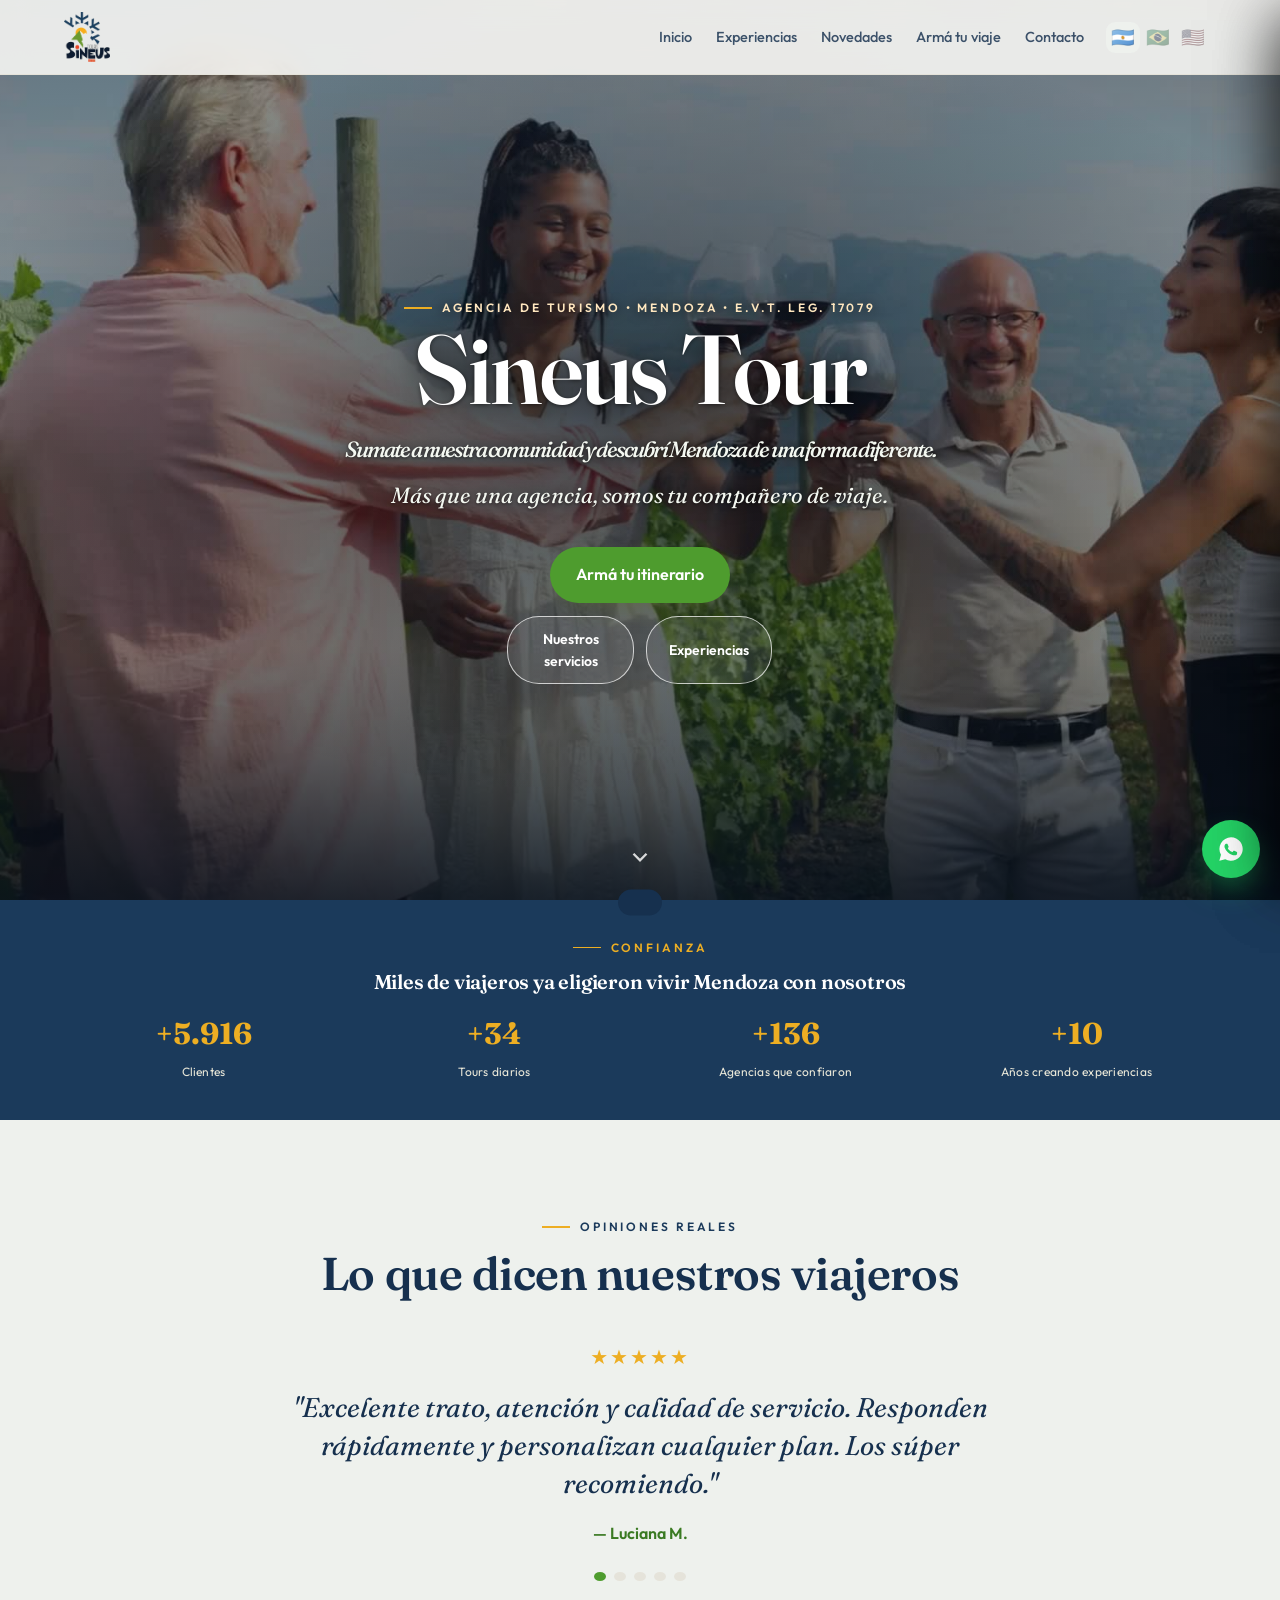
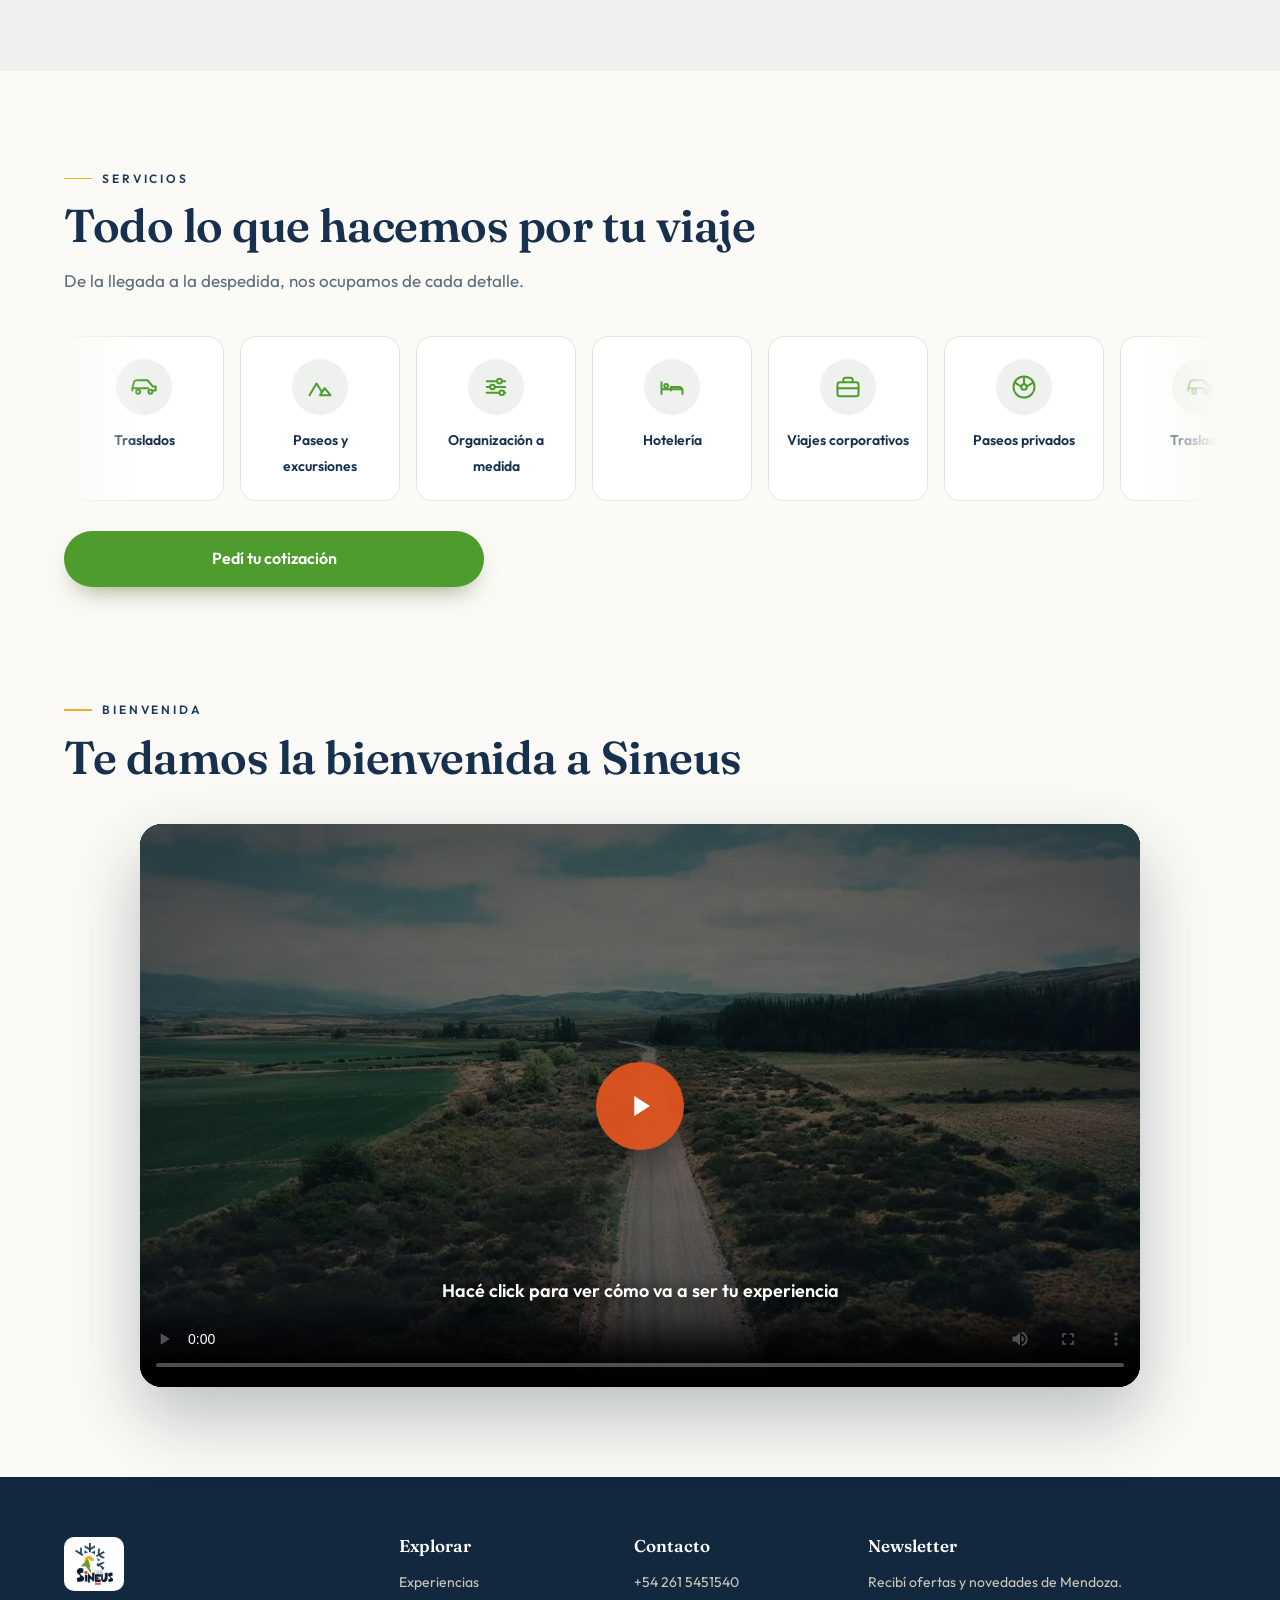
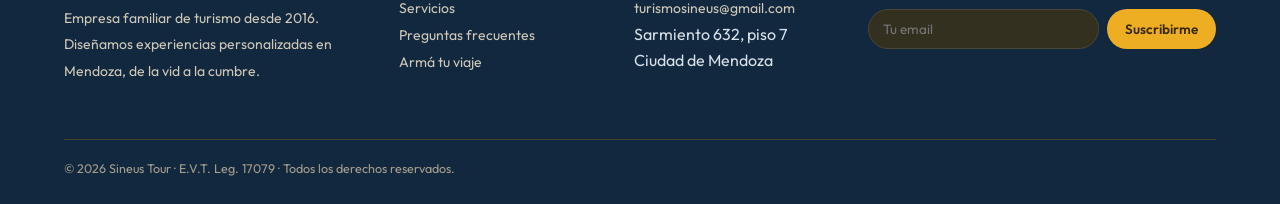
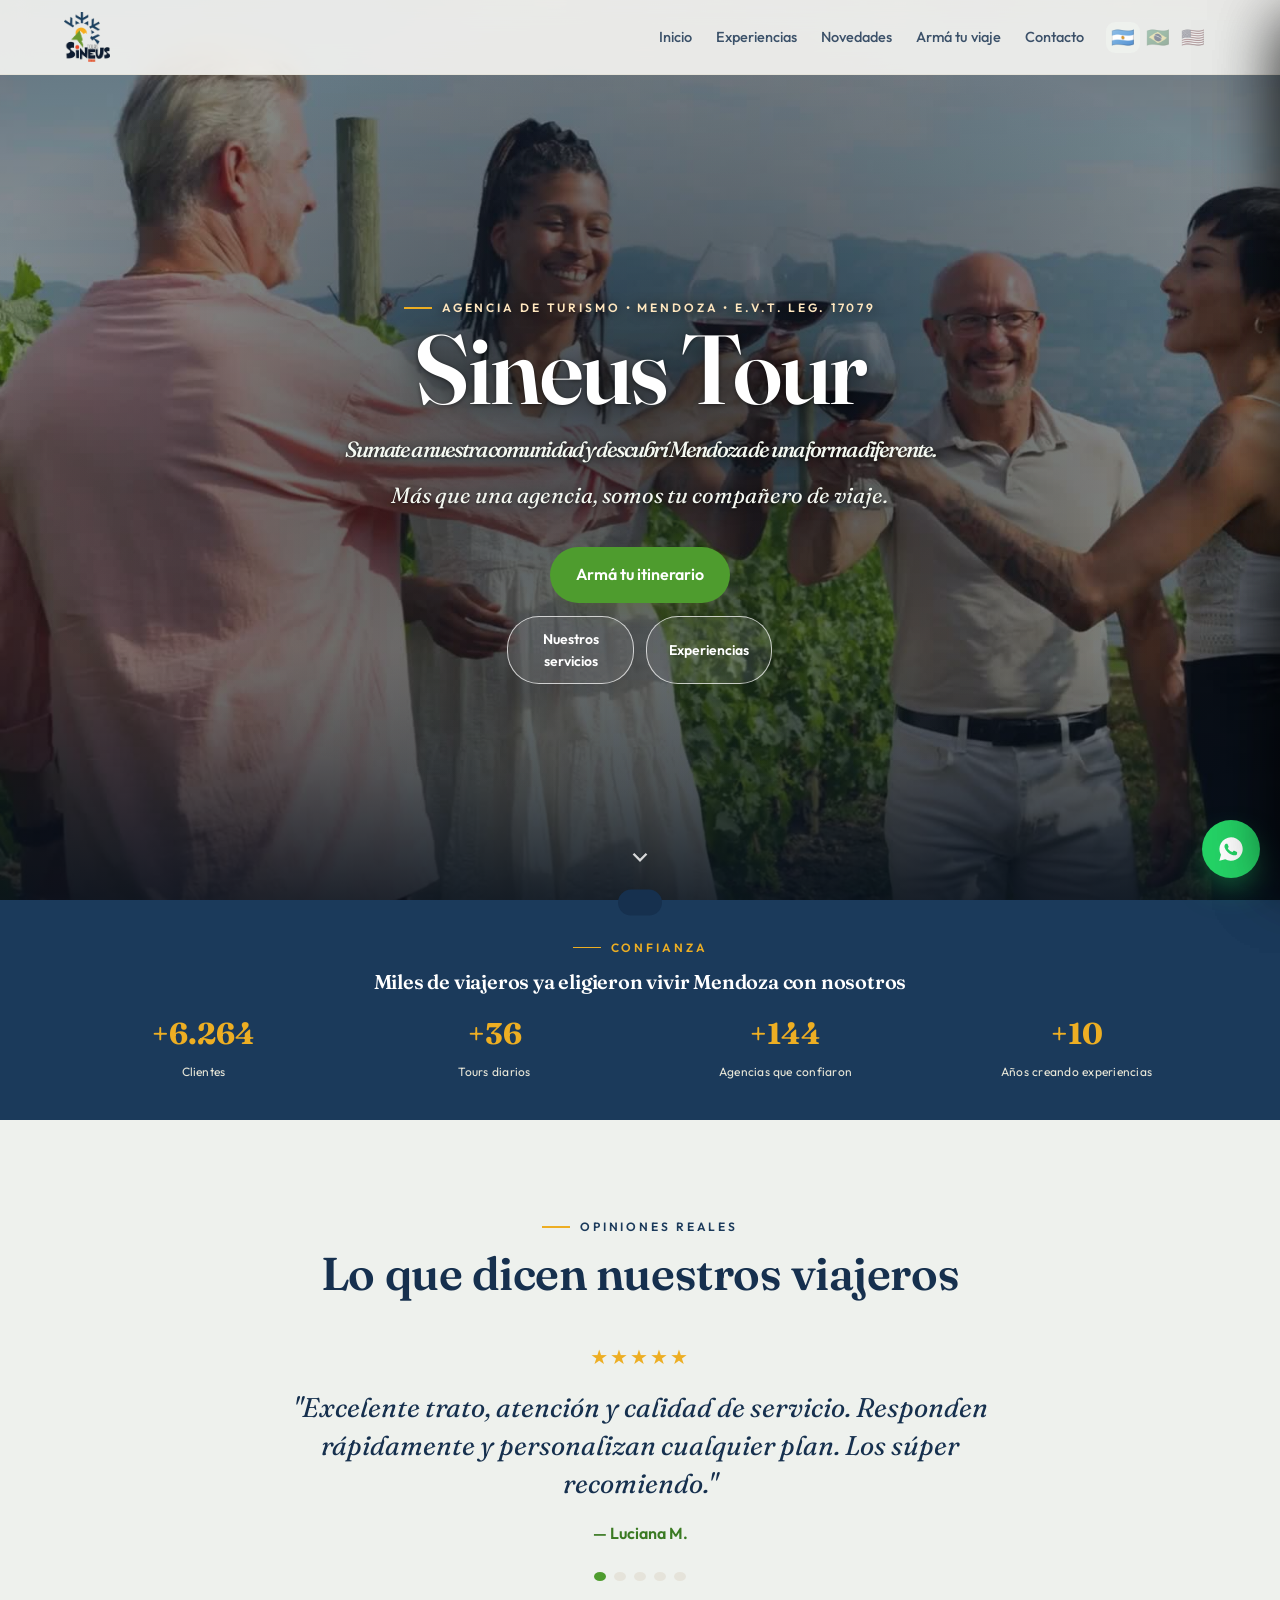
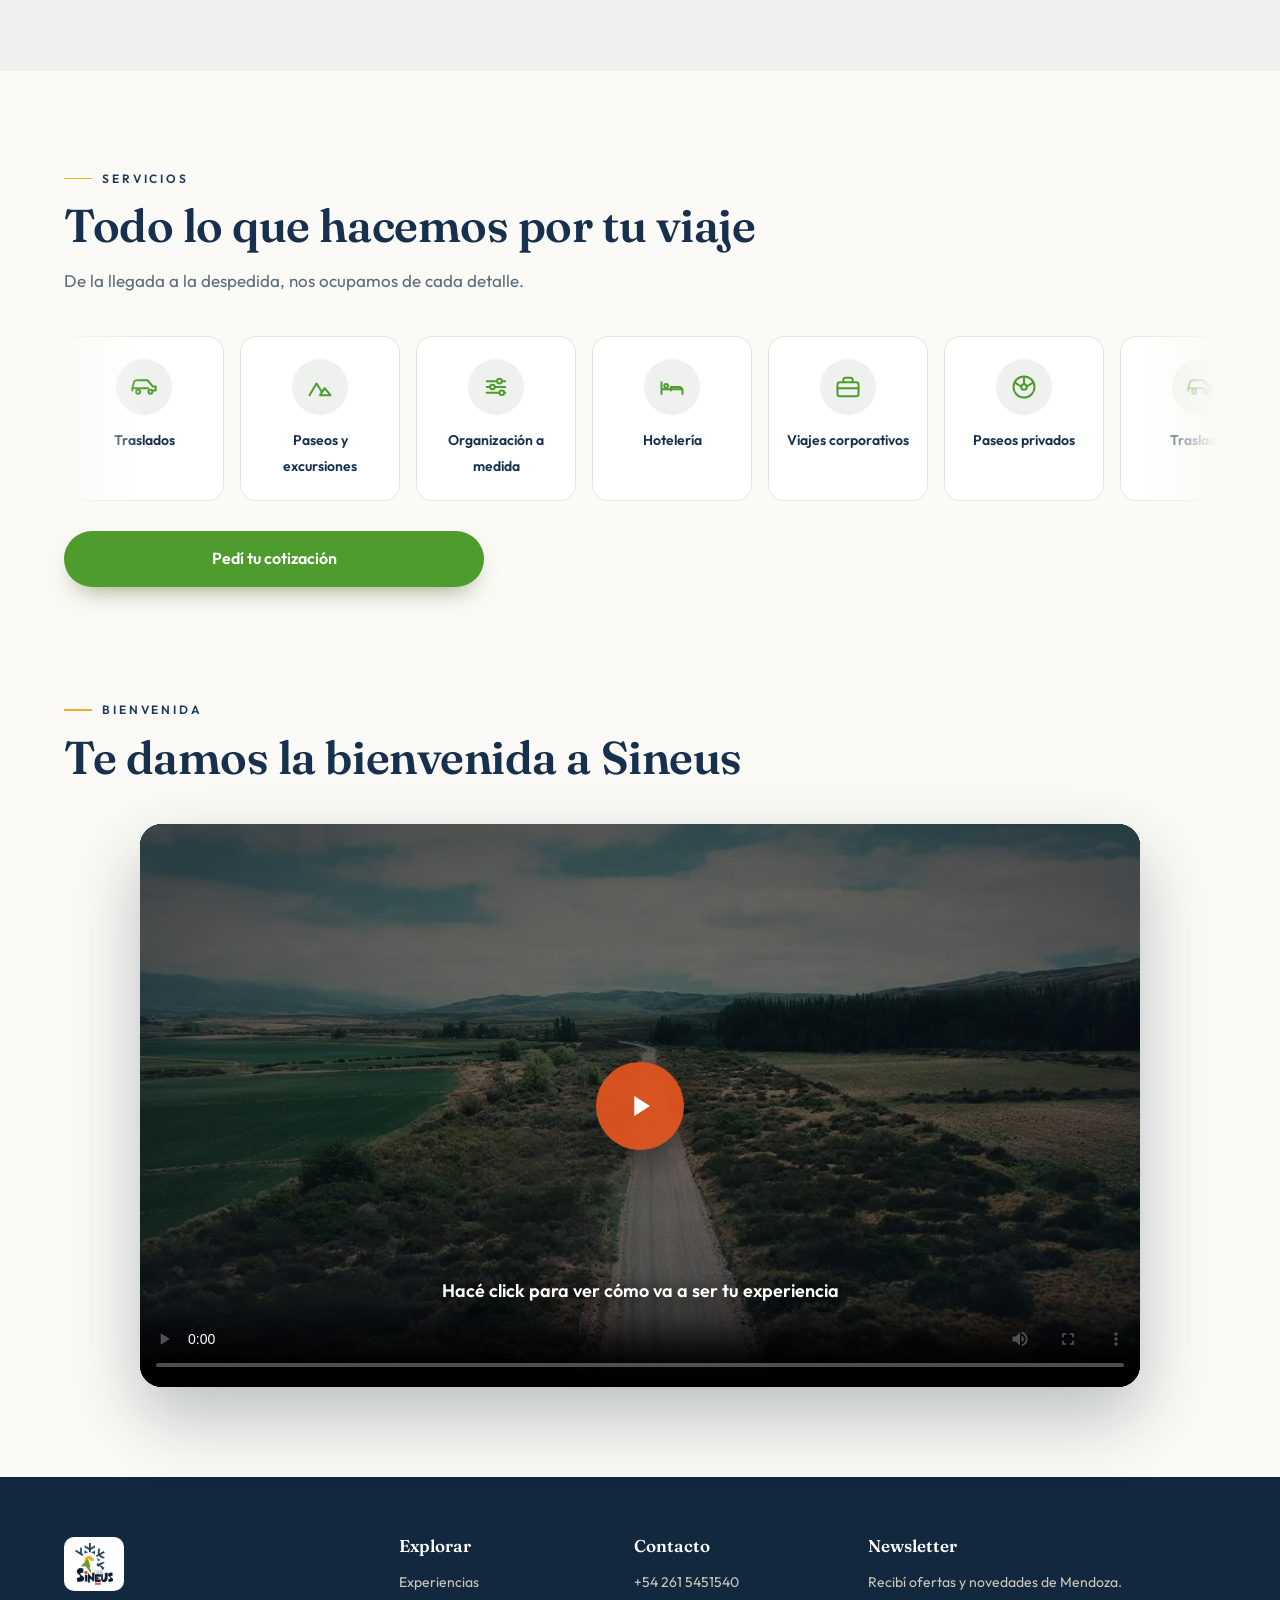
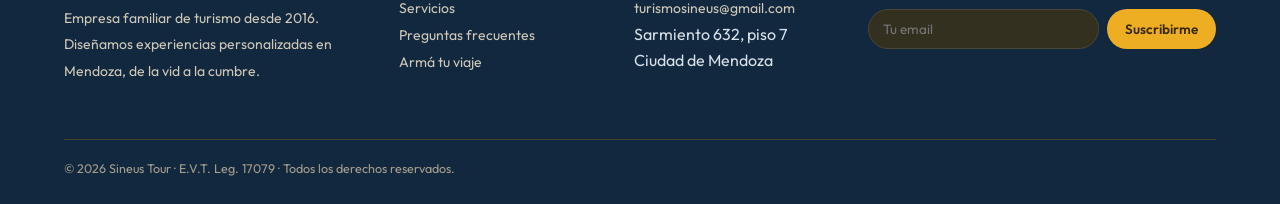
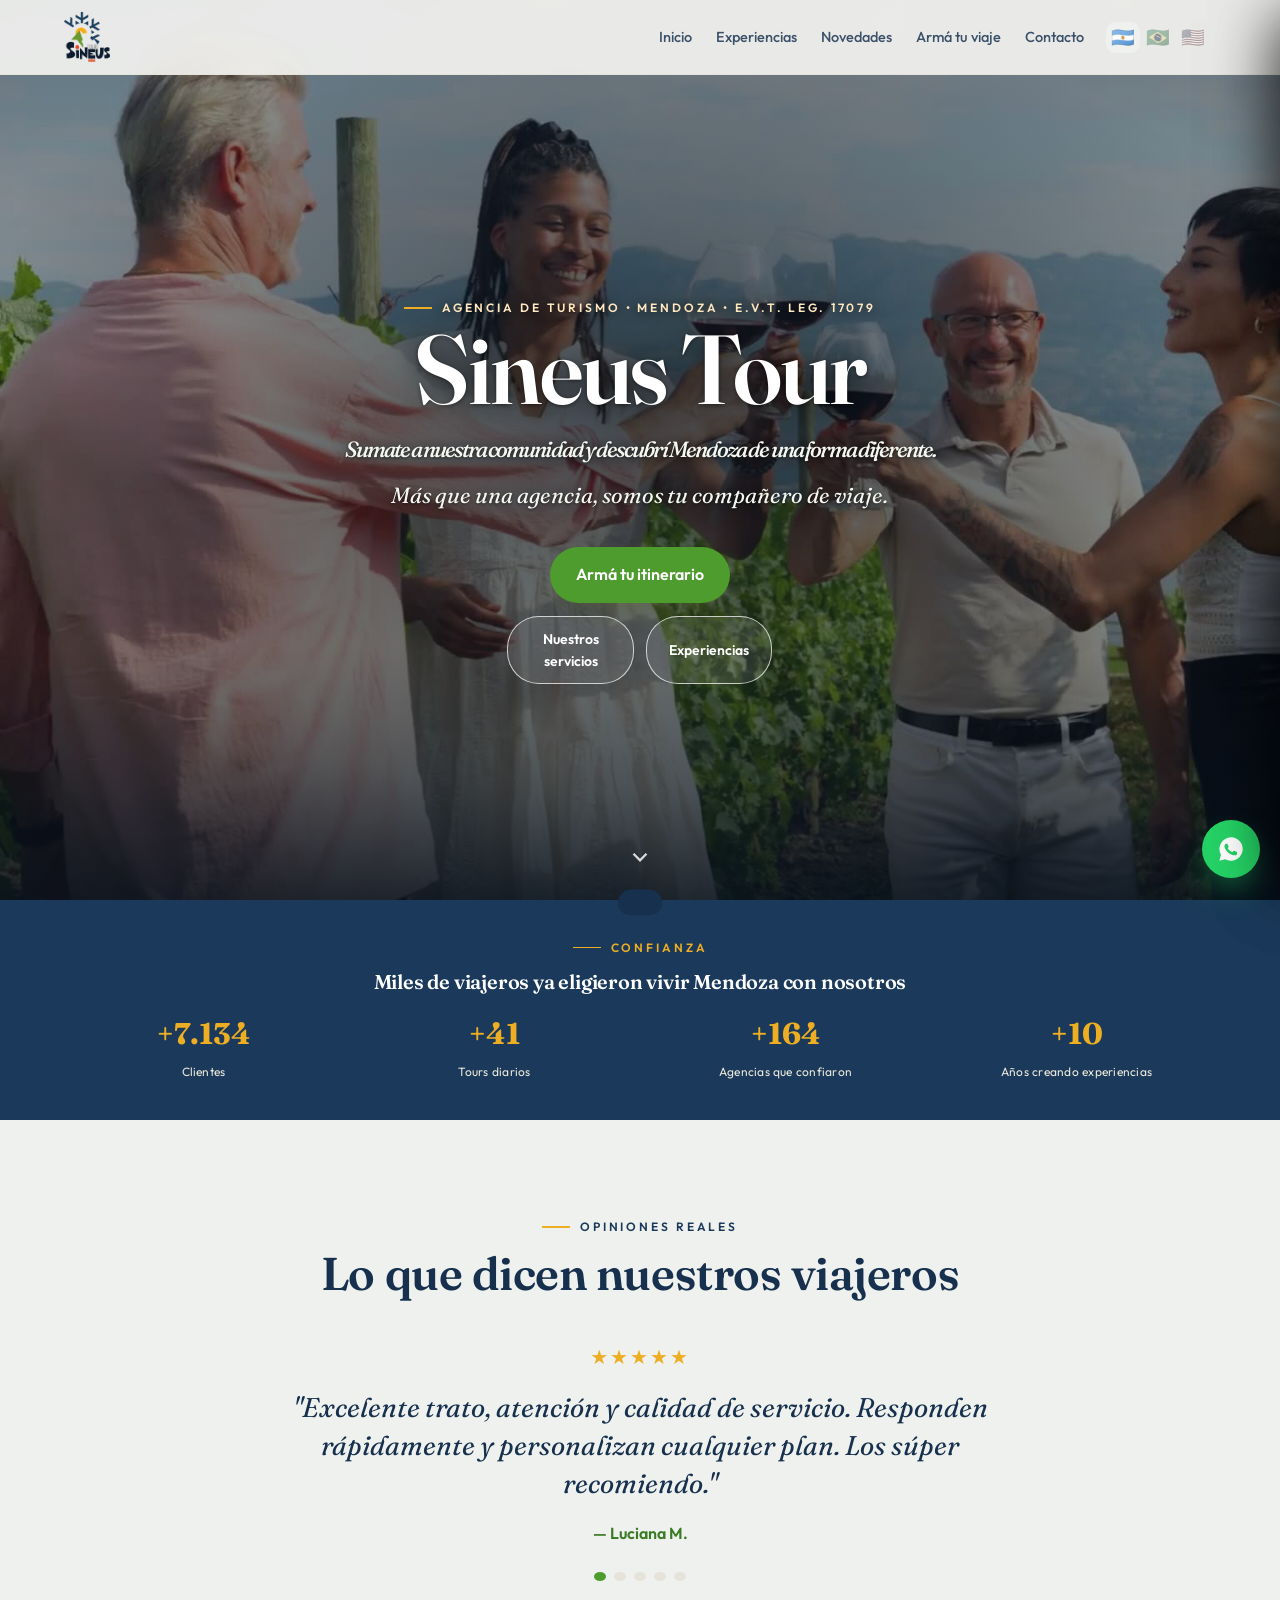
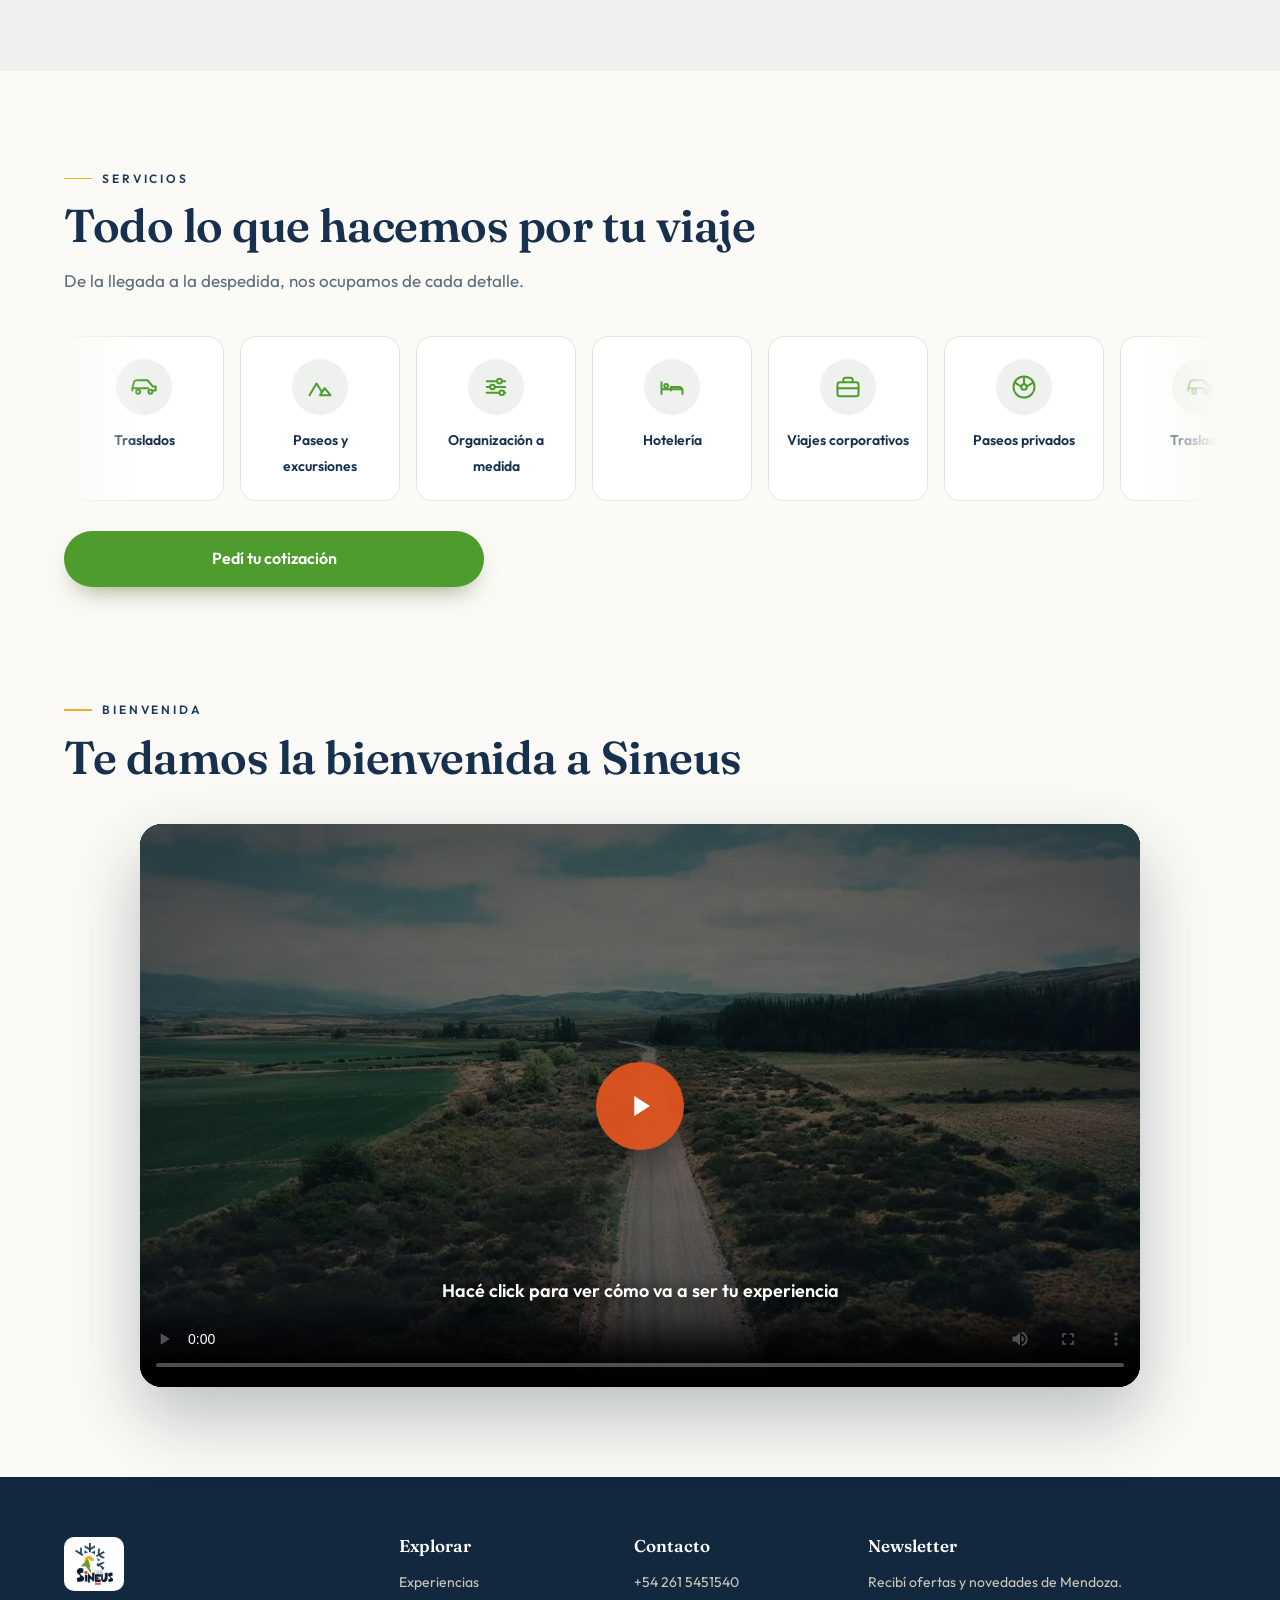
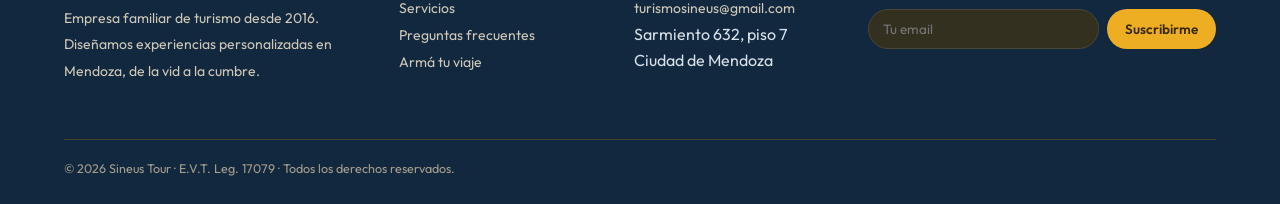
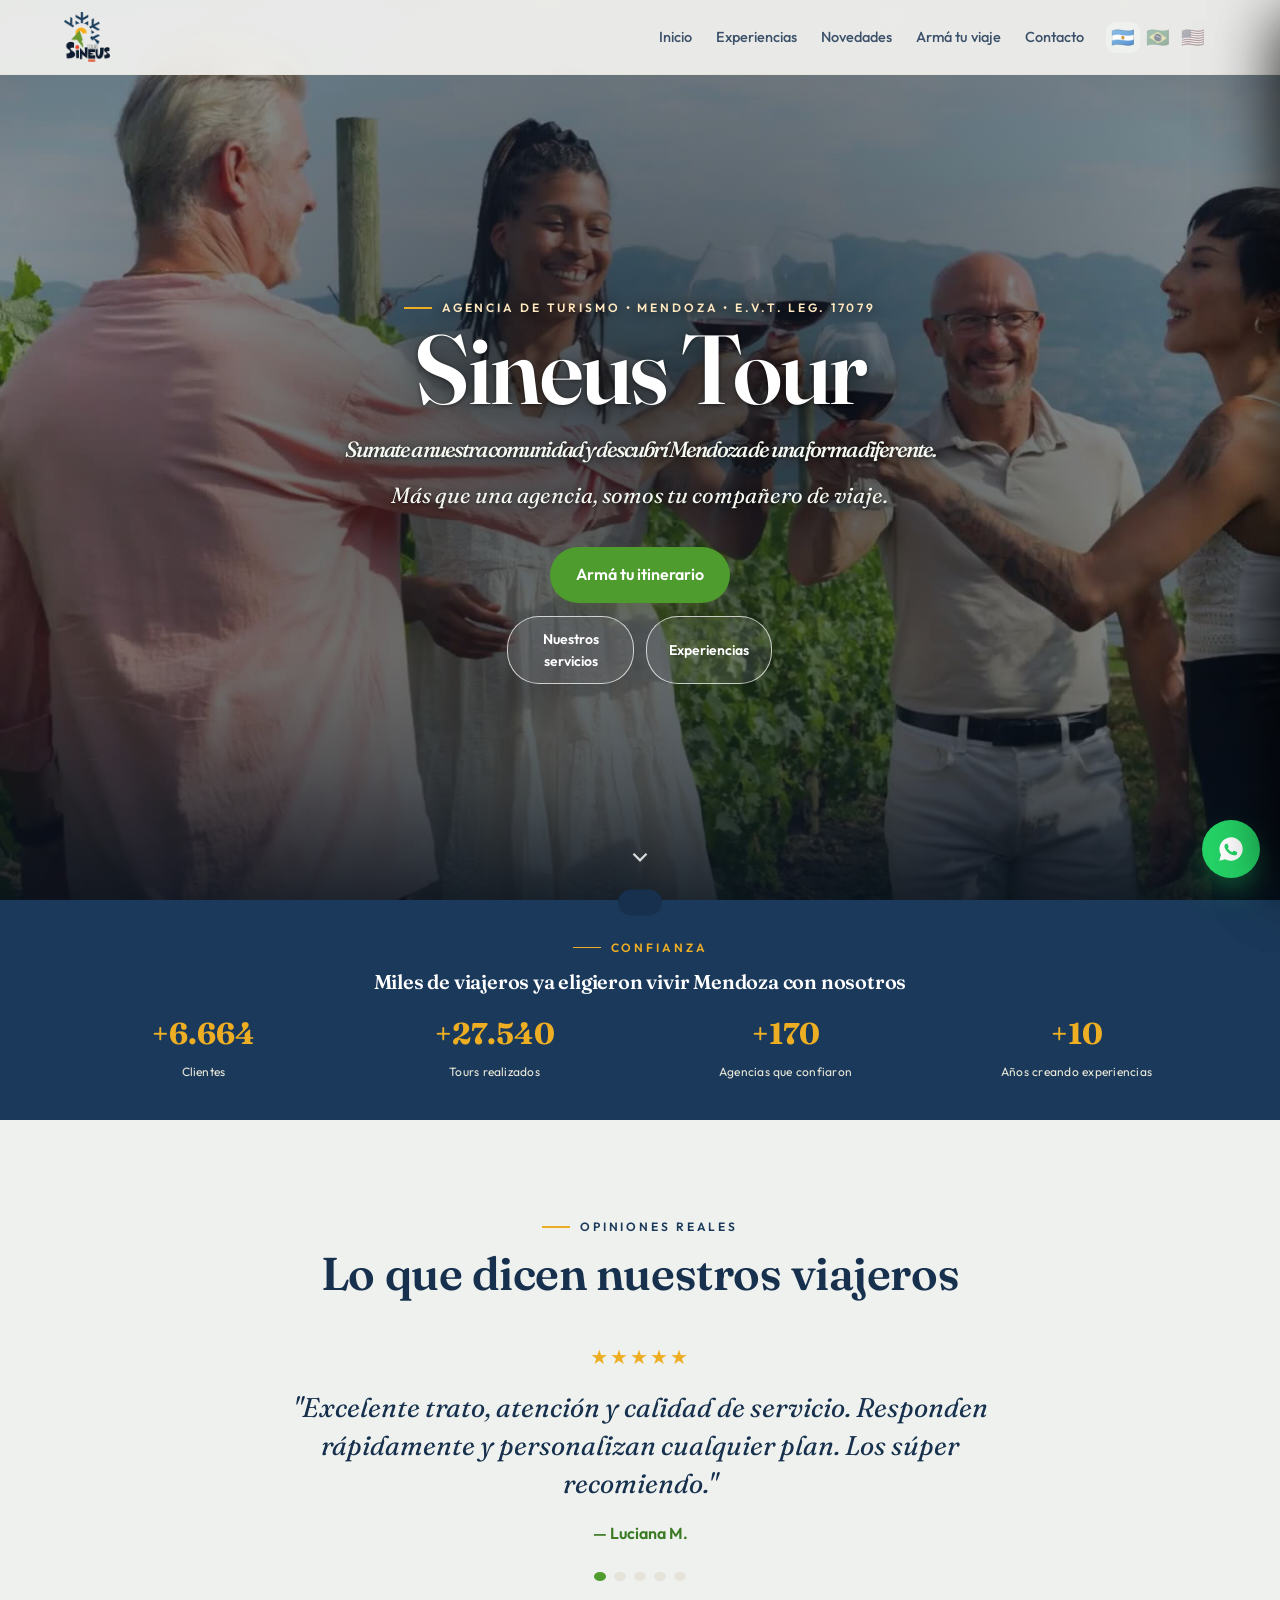
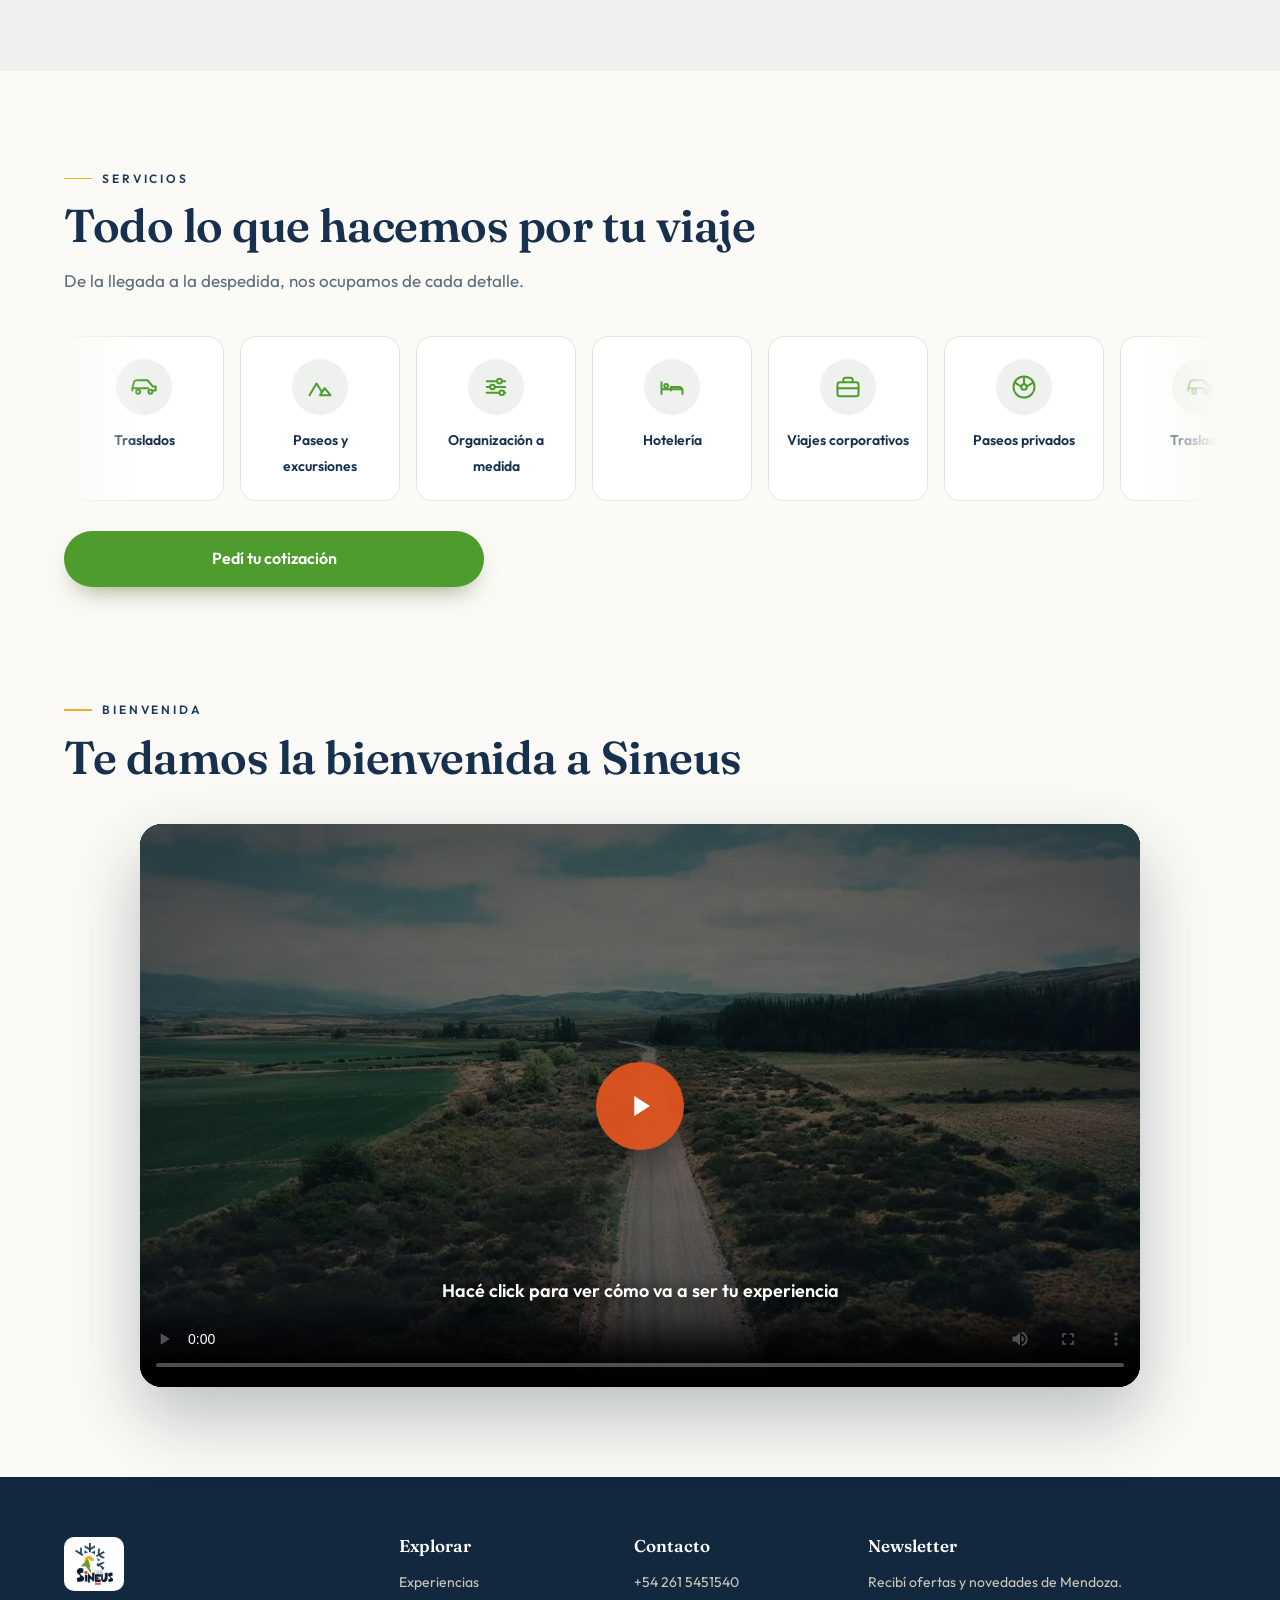
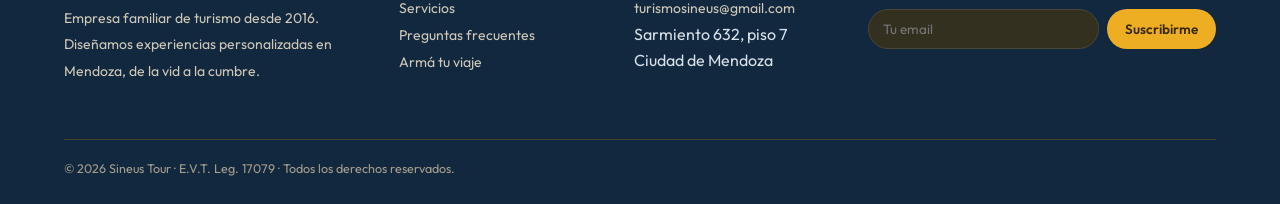
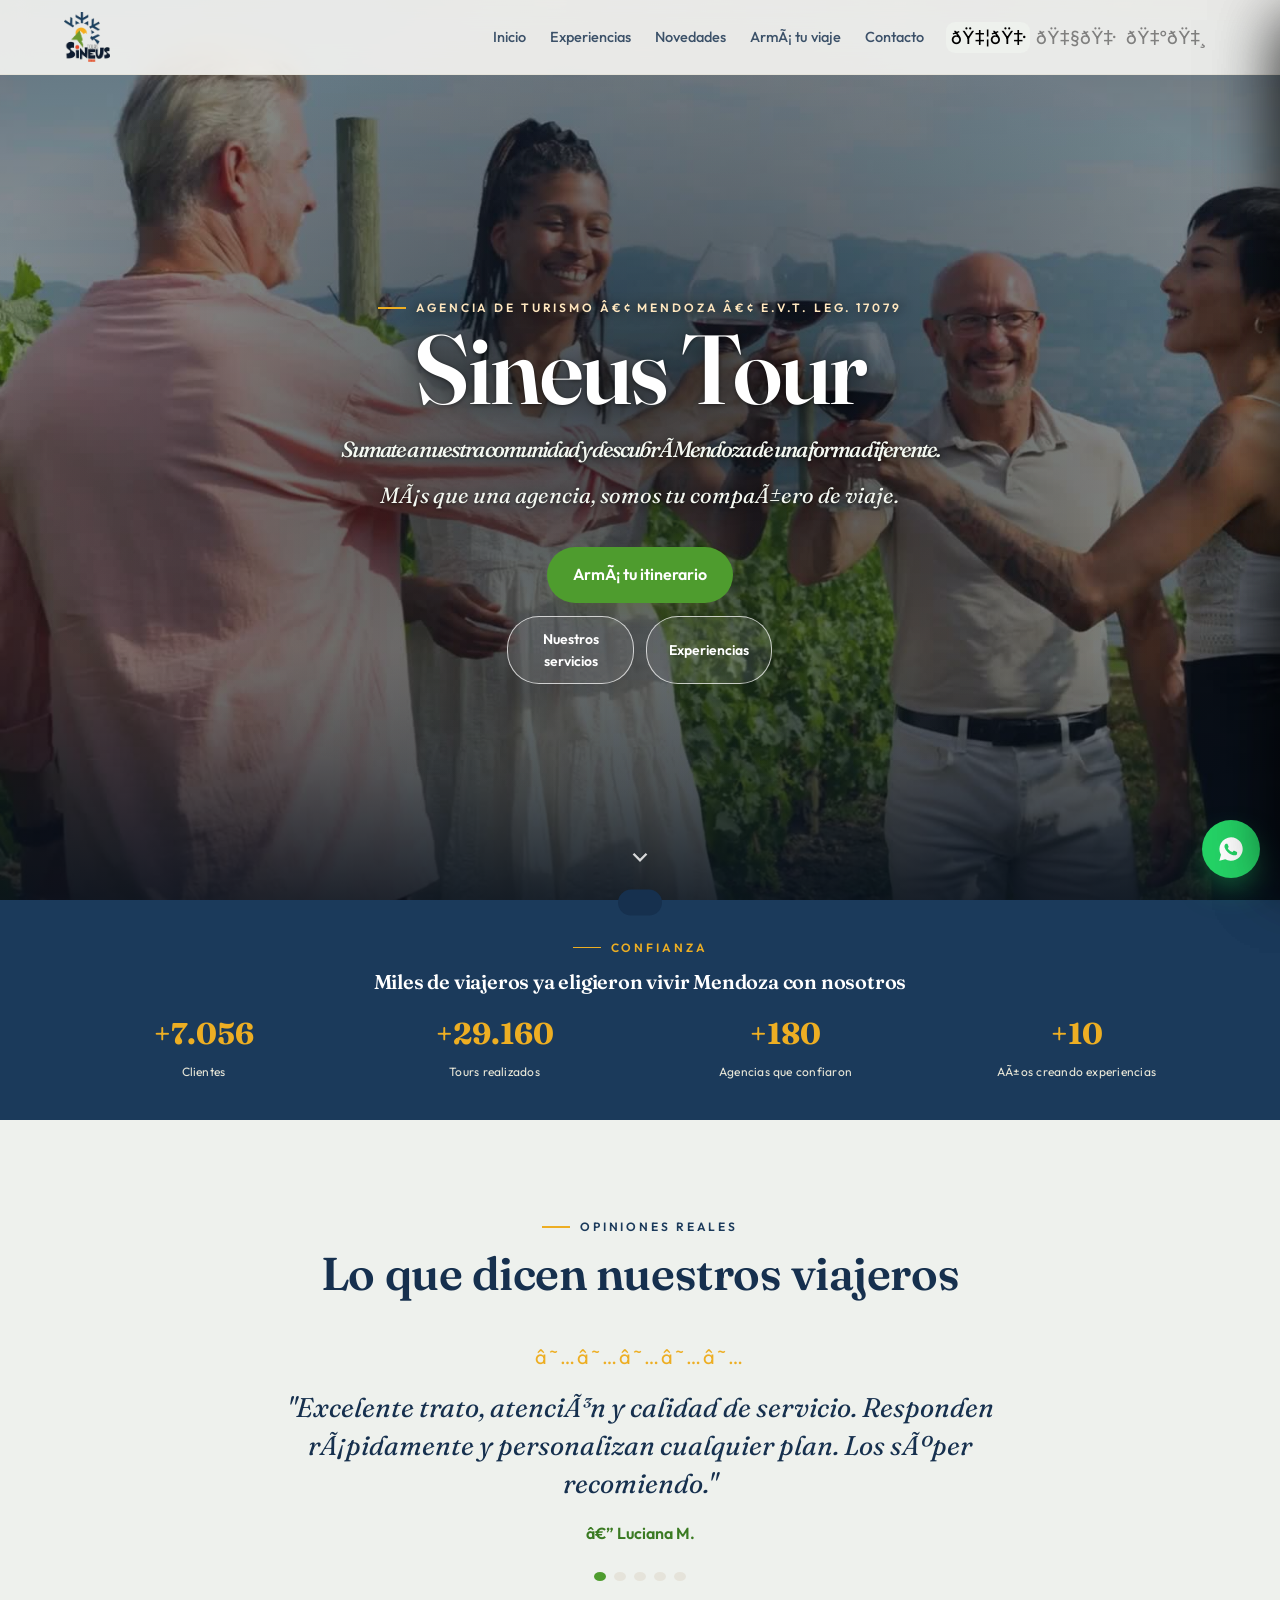
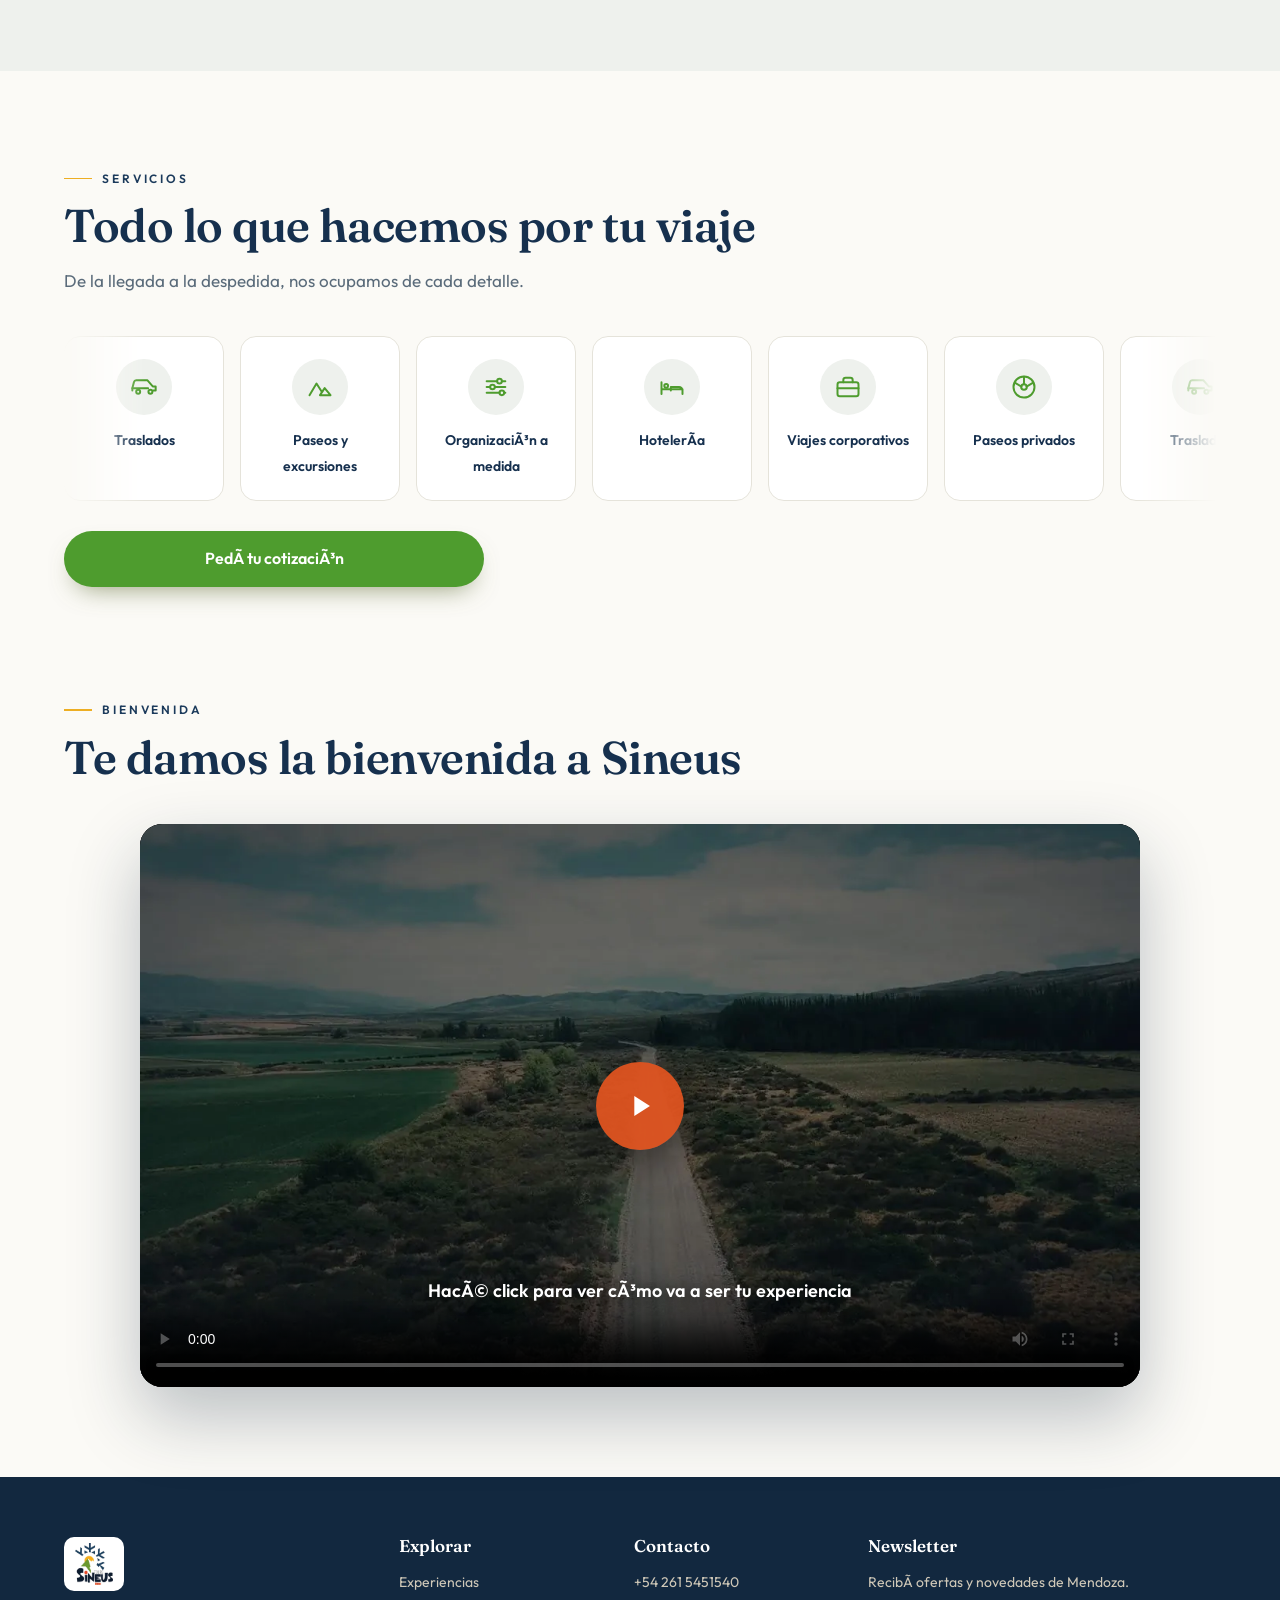
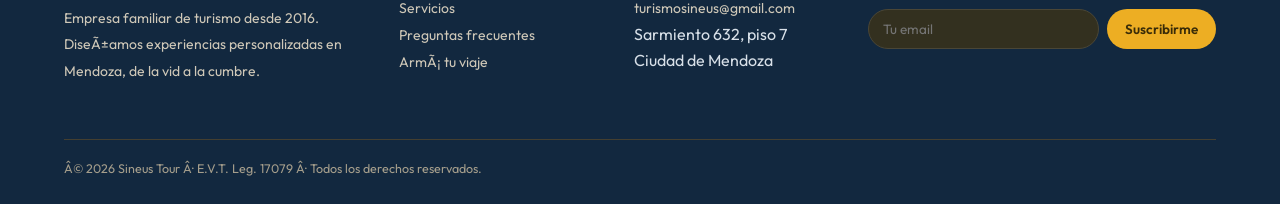
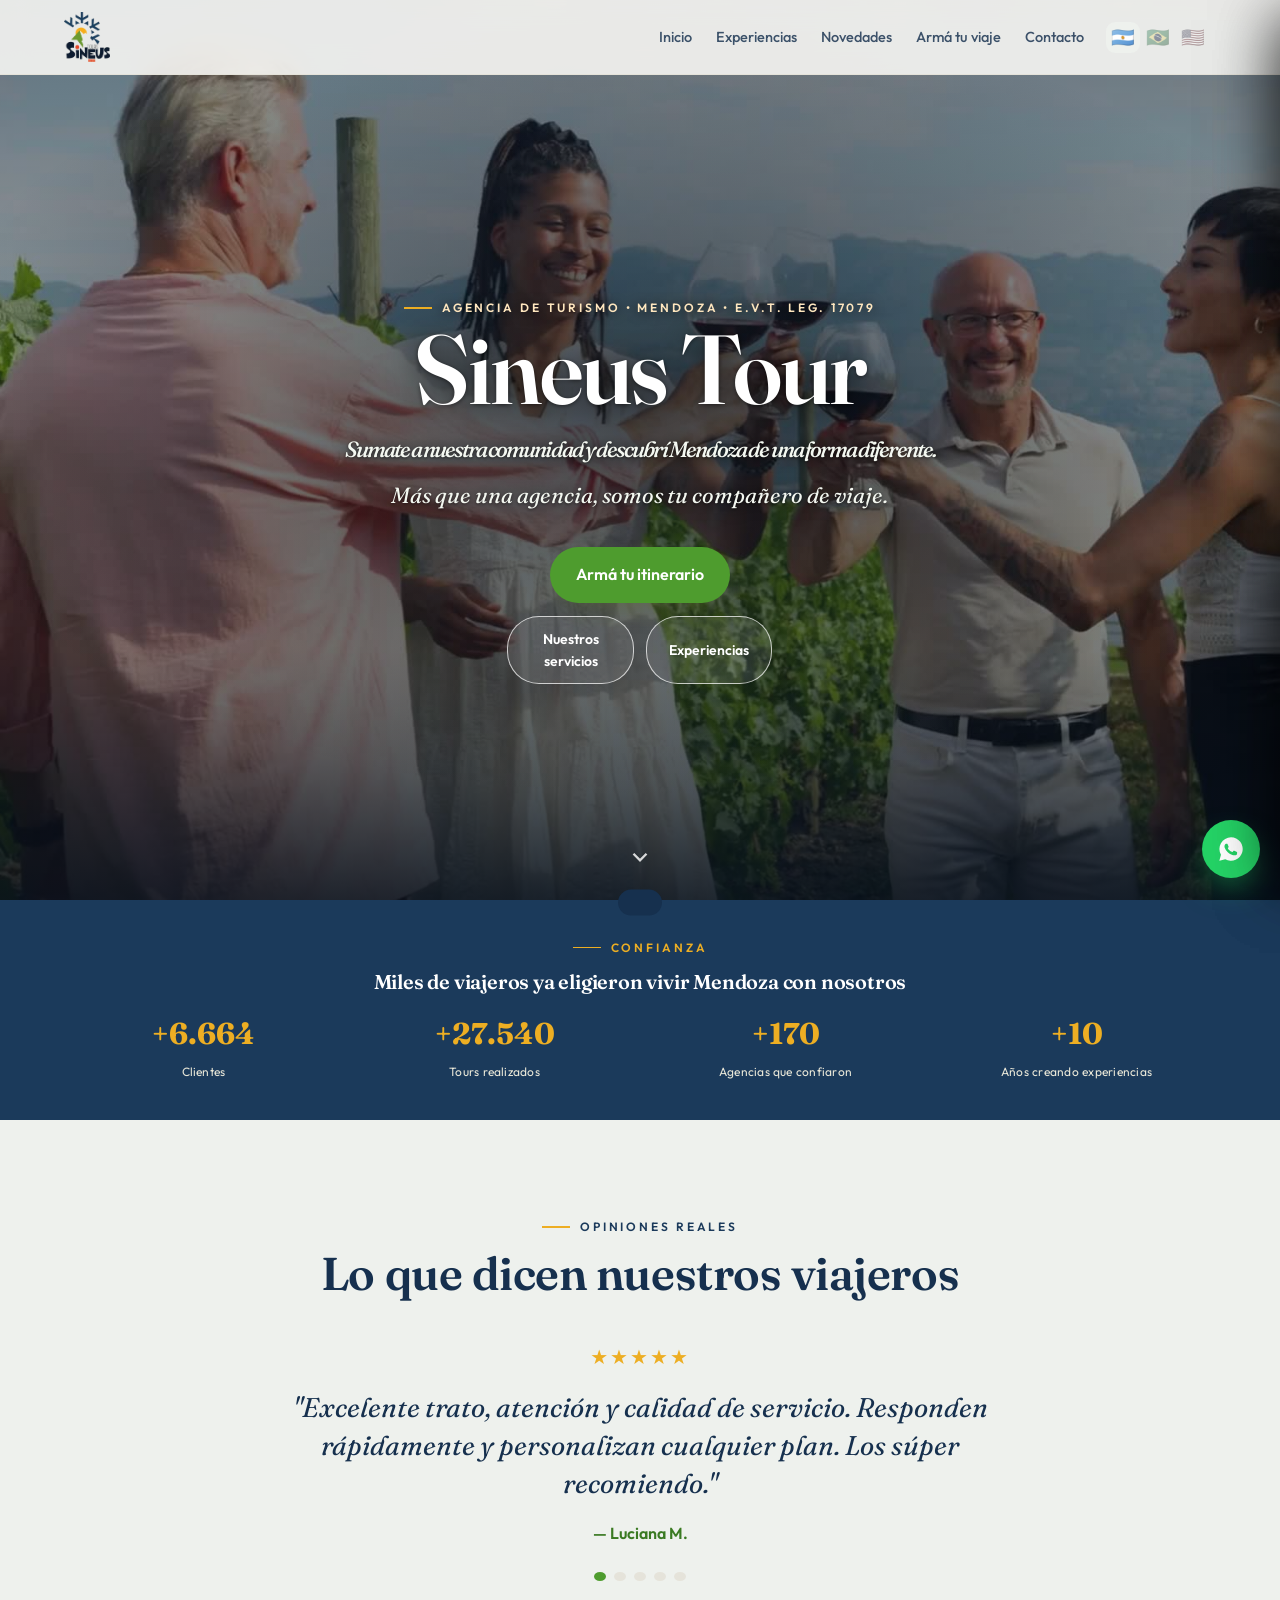
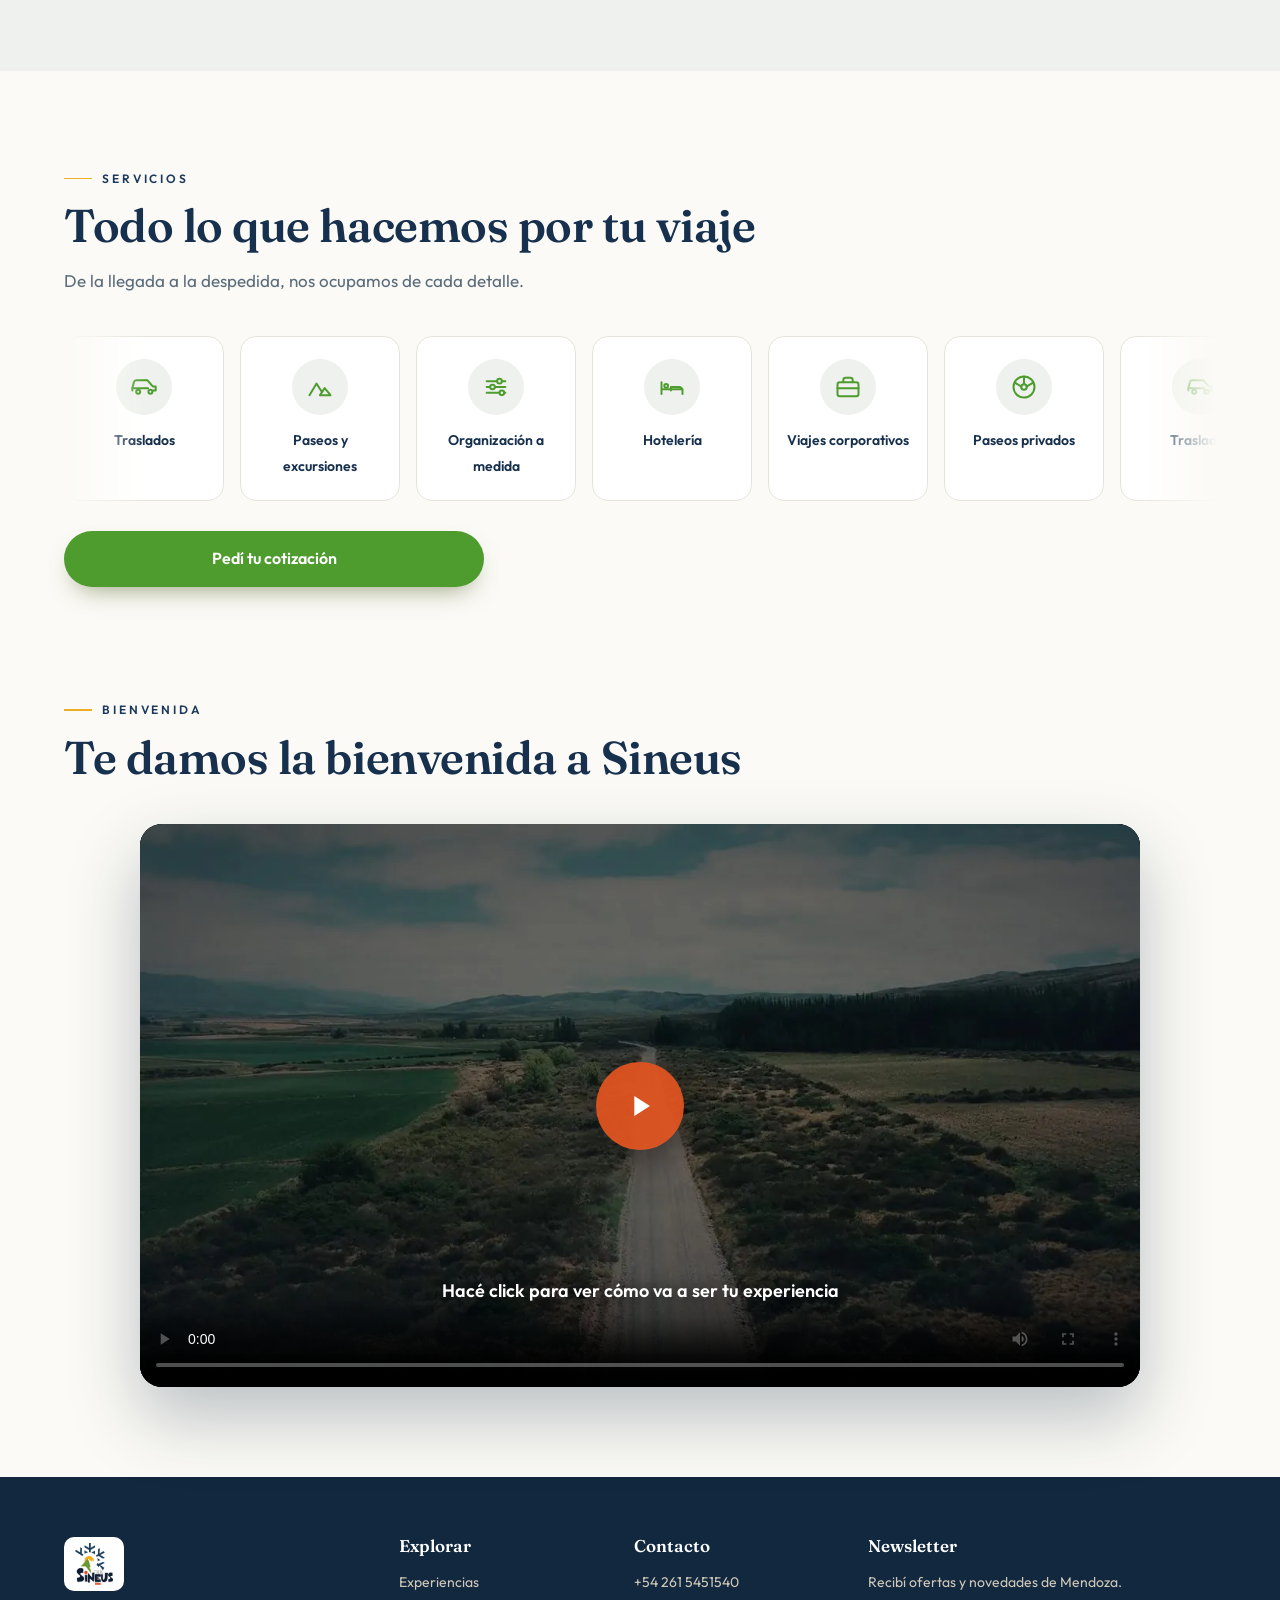
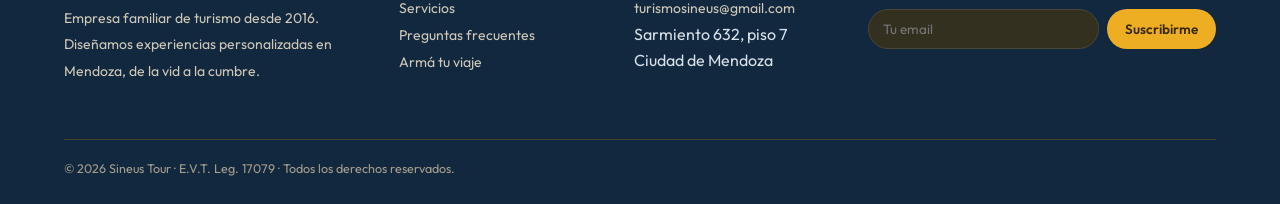
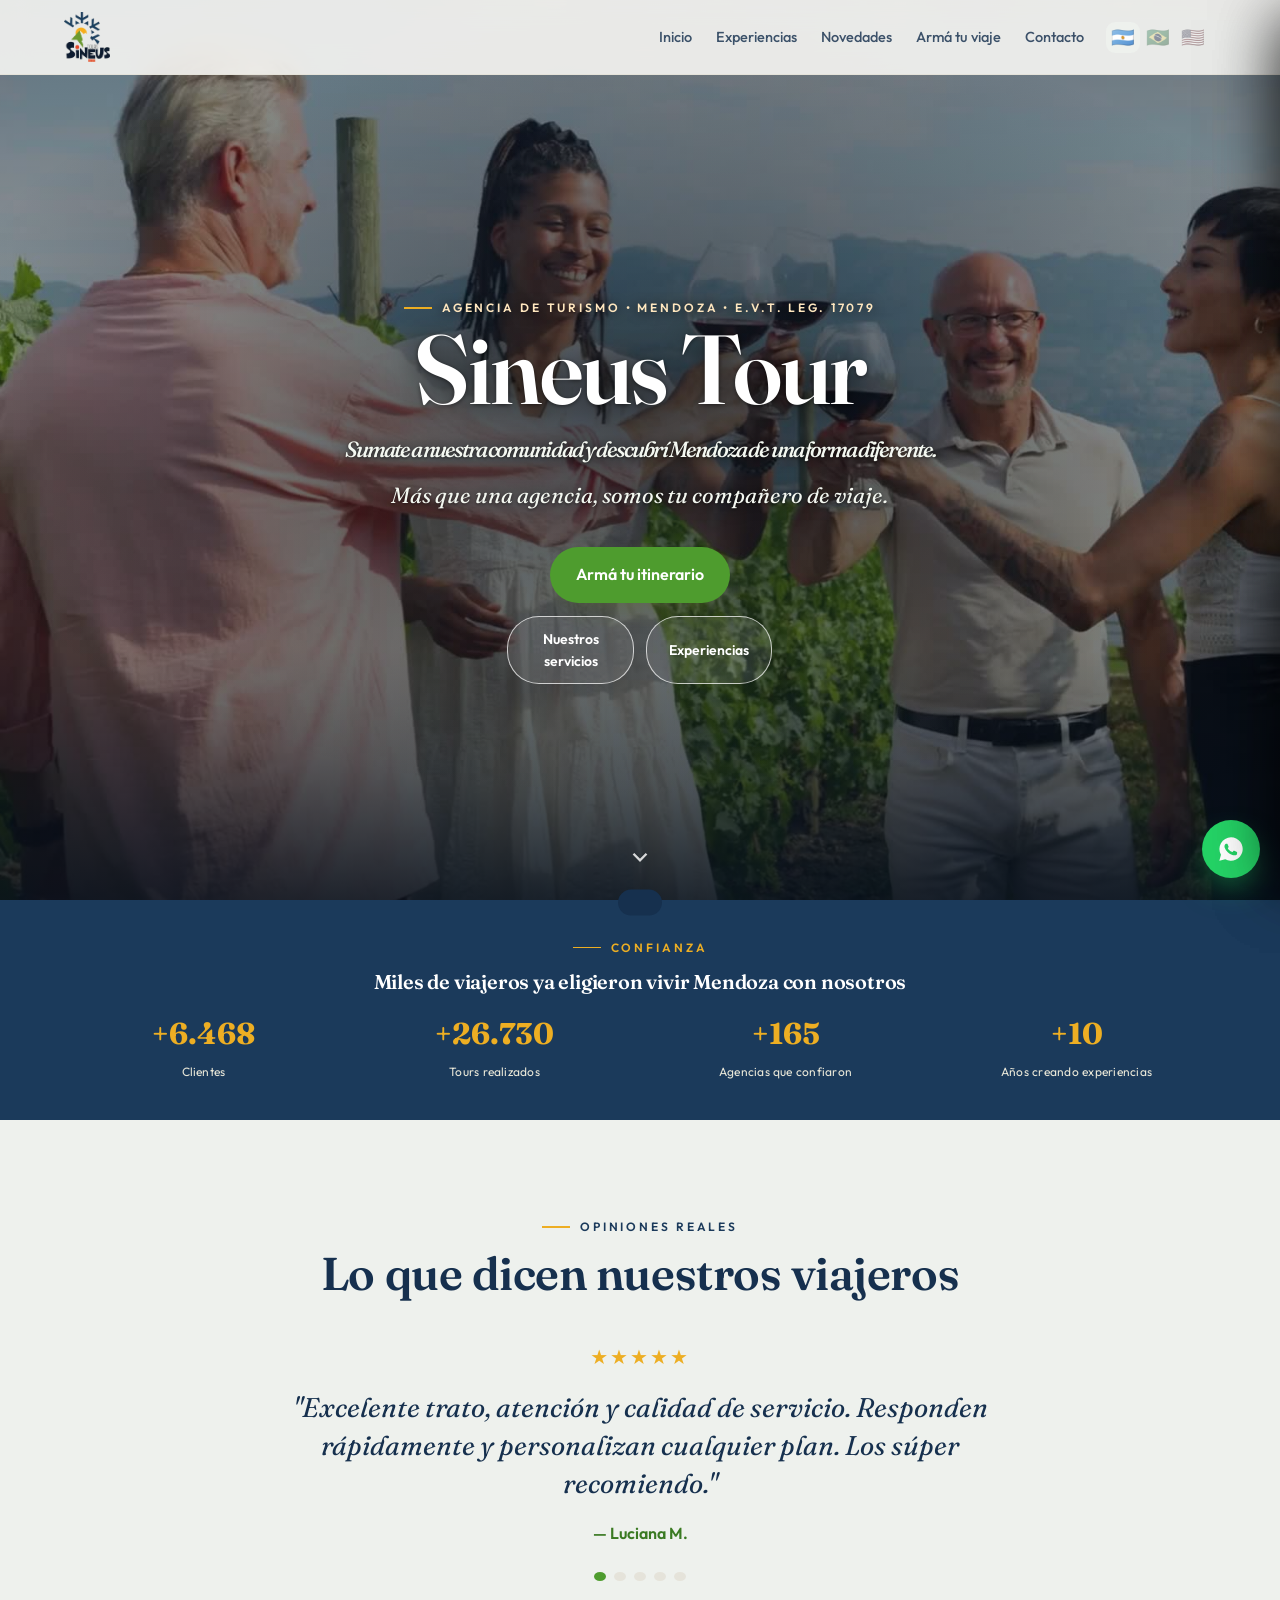
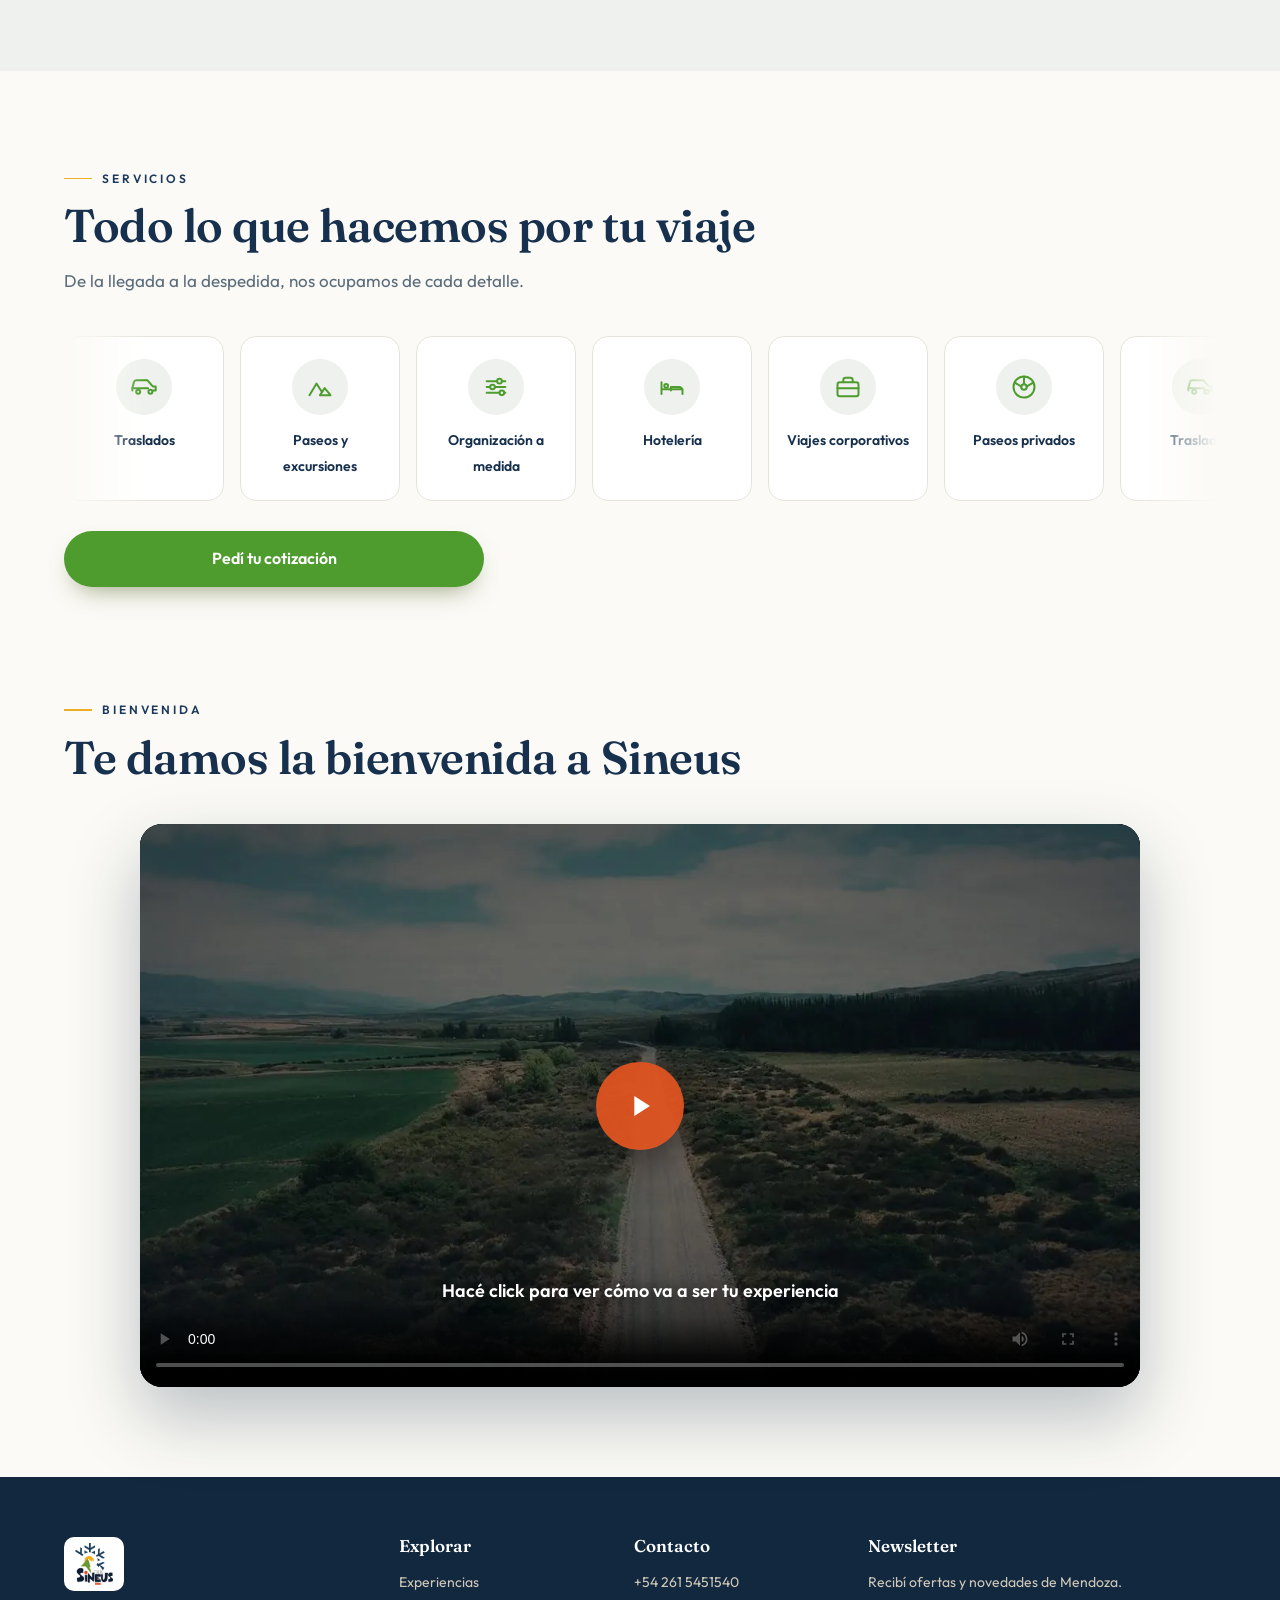
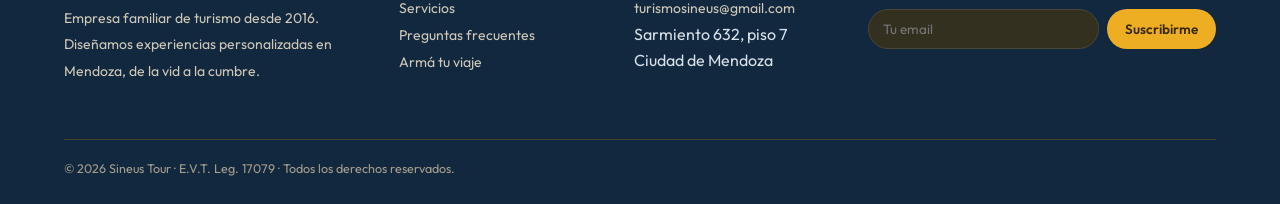
